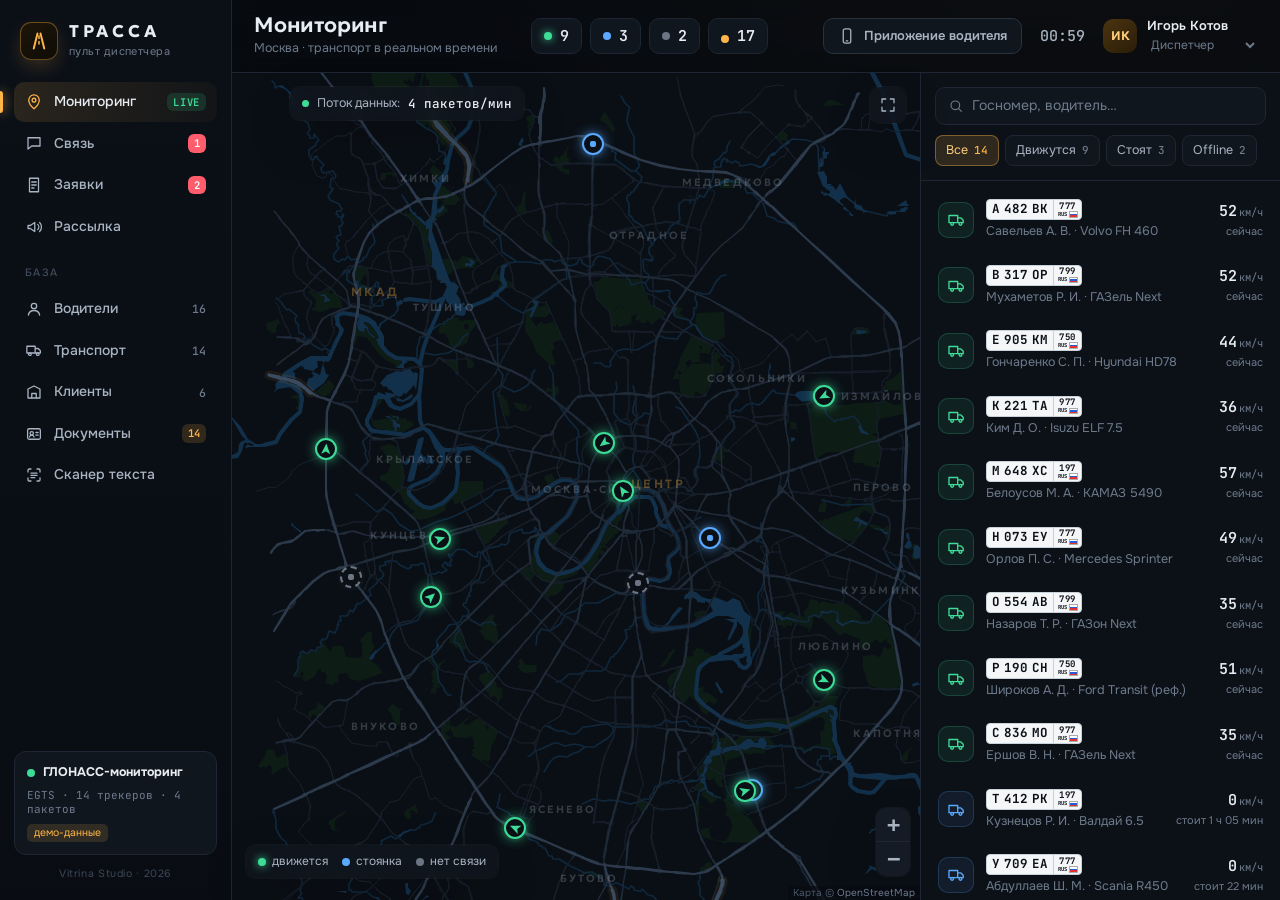
==== app/index.html @ e3d90845 "Add browser version of the test app Co-Authored-By: Claude Opus 5.5 <noreply@anthropic.com>" ====
<!DOCTYPE html>
<html lang="ru">
<head>
<meta charset="utf-8">
<meta name="viewport" content="width=device-width, initial-scale=1, viewport-fit=cover">
<meta name="theme-color" content="#080B10">
<meta name="robots" content="noindex">
<title>Трасса — рабочее место диспетчера</title>
<link rel="preconnect" href="https://fonts.googleapis.com">
<link rel="preconnect" href="https://fonts.gstatic.com" crossorigin>
<link href="https://fonts.googleapis.com/css2?family=Geologica:wght@400;500;600;700&family=Onest:wght@400;500;600;700&family=JetBrains+Mono:wght@400;500;600&display=swap" rel="stylesheet">
<link rel="stylesheet" href="leaflet.css">
<link rel="stylesheet" href="app.css">
<link rel="icon" href="data:image/svg+xml,%3Csvg xmlns='http://www.w3.org/2000/svg' viewBox='0 0 32 32'%3E%3Crect width='32' height='32' rx='8' fill='%230B0F14'/%3E%3Cpath d='M9 25 L14 7 M23 25 L18 7' stroke='%23FFB547' stroke-width='2.6' stroke-linecap='round'/%3E%3Cpath d='M16 10v3M16 17v3' stroke='%23FFB547' stroke-width='2' stroke-linecap='round'/%3E%3C/svg%3E">
</head>
<body>
<div class="app" id="app">

  <!-- ============ NAV ============ -->
  <aside class="nav">
    <div class="brand">
      <div class="brand-mark">
        <svg viewBox="0 0 32 32"><path d="M9 26 L14 6 M23 26 L18 6" stroke="currentColor" stroke-width="2.6" stroke-linecap="round" fill="none"/><path d="M16 9v3.5M16 16.5V20" stroke="currentColor" stroke-width="2" stroke-linecap="round"/></svg>
      </div>
      <div class="brand-text">
        <div class="brand-name">ТРАССА</div>
        <div class="brand-sub">пульт диспетчера</div>
      </div>
    </div>

    <nav class="nav-list" id="navList">
      <a href="#monitoring" data-view="monitoring" class="nav-item">
        <svg viewBox="0 0 24 24"><path d="M12 21s-7-6.2-7-11.5A7 7 0 0 1 19 9.5C19 14.8 12 21 12 21z"/><circle cx="12" cy="9.5" r="2.5"/></svg>
        <span>Мониторинг</span><b class="nav-badge live" id="navLive">LIVE</b>
      </a>
      <a href="#chat" data-view="chat" class="nav-item">
        <svg viewBox="0 0 24 24"><path d="M4 5h16v11H9l-5 4z"/></svg>
        <span>Связь</span><b class="nav-badge" id="navUnread" hidden>0</b>
      </a>
      <a href="#orders" data-view="orders" class="nav-item">
        <svg viewBox="0 0 24 24"><path d="M6 3h12v18H6z"/><path d="M9 8h6M9 12h6M9 16h3"/></svg>
        <span>Заявки</span><b class="nav-badge" id="navOrders" hidden>0</b>
      </a>
      <a href="#broadcast" data-view="broadcast" class="nav-item m-hide">
        <svg viewBox="0 0 24 24"><path d="M4 10v4h3l6 4V6L7 10z"/><path d="M17 8.5a5 5 0 0 1 0 7M19.5 6a8.5 8.5 0 0 1 0 12"/></svg>
        <span>Рассылка</span>
      </a>
      <div class="nav-sep">База</div>
      <a href="#drivers" data-view="drivers" class="nav-item">
        <svg viewBox="0 0 24 24"><circle cx="12" cy="8" r="3.6"/><path d="M4.5 20c.8-4 3.8-6 7.5-6s6.7 2 7.5 6"/></svg>
        <span>Водители</span><i class="nav-count" id="navDrivers"></i>
      </a>
      <a href="#vehicles" data-view="vehicles" class="nav-item m-hide">
        <svg viewBox="0 0 24 24"><path d="M2.5 7h11v9h-11zM13.5 10h4l3 3v3h-7z"/><circle cx="6.5" cy="17.5" r="1.8"/><circle cx="17" cy="17.5" r="1.8"/></svg>
        <span>Транспорт</span><i class="nav-count" id="navVehicles"></i>
      </a>
      <a href="#clients" data-view="clients" class="nav-item m-hide">
        <svg viewBox="0 0 24 24"><path d="M4 20V8l8-4 8 4v12z"/><path d="M9 20v-6h6v6"/></svg>
        <span>Клиенты</span><i class="nav-count" id="navClients"></i>
      </a>
      <a href="#docs" data-view="docs" class="nav-item m-hide">
        <svg viewBox="0 0 24 24"><rect x="3.5" y="5" width="17" height="14" rx="2"/><circle cx="9" cy="11" r="2.2"/><path d="M6 16c.6-1.6 1.7-2.4 3-2.4s2.4.8 3 2.4M14.5 10h3M14.5 13.5h3"/></svg>
        <span>Документы</span><b class="nav-badge warn" id="navDocs" hidden>0</b>
      </a>
      <a class="nav-item m-hide" id="navScan" href="#scan">
        <svg viewBox="0 0 24 24"><path d="M4 8V5.5A1.5 1.5 0 0 1 5.5 4H8M16 4h2.5A1.5 1.5 0 0 1 20 5.5V8M20 16v2.5a1.5 1.5 0 0 1-1.5 1.5H16M8 20H5.5A1.5 1.5 0 0 1 4 18.5V16"/><path d="M8 9.5h8M8 12.5h8M8 15.5h5"/></svg>
        <span>Сканер текста</span>
      </a>
      <a class="nav-item m-only-flex" id="navMore" href="#more">
        <svg viewBox="0 0 24 24"><circle cx="5.5" cy="12" r="1.6"/><circle cx="12" cy="12" r="1.6"/><circle cx="18.5" cy="12" r="1.6"/></svg>
        <span>Ещё</span>
      </a>
      <a href="#log" data-view="log" class="nav-item admin-only m-hide">
        <svg viewBox="0 0 24 24"><path d="M6 3h9l4 4v14H6z"/><path d="M9 11h7M9 15h7M9 7h4"/></svg>
        <span>Журнал действий</span>
      </a>
    </nav>

    <div class="nav-foot">
      <div class="integration" id="integration">
        <div class="int-row"><span class="pulse"></span><b>ГЛОНАСС-мониторинг</b></div>
        <div class="int-meta">EGTS · <span id="intCount">14</span> трекеров · <span id="intPackets">0</span> пакетов</div>
        <div class="int-demo">демо-данные</div>
      </div>
      <div class="made">Vitrina Studio · 2026</div>
    </div>
  </aside>

  <!-- ============ MAIN ============ -->
  <main class="main">
    <header class="top">
      <div class="top-title">
        <h1 id="viewTitle">Мониторинг</h1>
        <div class="top-sub" id="viewSub">Москва · транспорт в реальном времени</div>
      </div>
      <div class="kpis" id="kpis">
        <div class="kpi"><i class="dot move"></i><b id="kMove">0</b><span>в движении</span></div>
        <div class="kpi"><i class="dot park"></i><b id="kPark">0</b><span>стоянка</span></div>
        <div class="kpi"><i class="dot off"></i><b id="kOff">0</b><span>offline</span></div>
        <div class="kpi"><i class="dot msg"></i><b id="kMsg">0</b><span>сообщений сегодня</span></div>
      </div>
      <div class="top-right">
        <button class="btn ghost phone-toggle" id="phoneToggle" title="Открыть приложение водителя">
          <svg viewBox="0 0 24 24"><rect x="7" y="2.5" width="10" height="19" rx="2.5"/><path d="M11 18.5h2"/></svg>
          Приложение водителя
        </button>
        <div class="clock" id="clock">--:--</div>
        <button class="btn ghost sq m-only" id="roleBtn" title="Сменить режим"><svg viewBox="0 0 24 24"><path d="M7 7h11l-3-3M17 17H6l3 3"/></svg></button>
        <div class="user">
          <div class="avatar a-amber">ИК</div>
          <div class="user-meta">
            <b>Игорь Котов</b>
            <select id="roleSelect" title="Роль">
              <option value="dispatcher">Диспетчер</option>
              <option value="admin">Администратор</option>
            </select>
          </div>
        </div>
      </div>
    </header>
    <div class="sos-bar" id="sosBar" hidden></div>

    <!-- ---------- MONITORING ---------- -->
    <section class="view" id="v-monitoring">
      <div class="mon">
        <div class="map-wrap">
          <div id="map"></div>
          <div class="map-hud">
            <div class="hud-chip"><span class="pulse sm"></span>Поток данных: <b id="hudRate">—</b></div>
          </div>
          <div class="map-legend">
            <span><i class="dot move"></i>движется</span>
            <span><i class="dot park"></i>стоянка</span>
            <span><i class="dot off"></i>нет связи</span>
          </div>
          <div class="map-tools">
            <button class="maptool" id="fitAll" title="Показать все ТС"><svg viewBox="0 0 24 24"><path d="M4 9V4h5M20 9V4h-5M4 15v5h5M20 15v5h-5"/></svg></button>
          </div>

          <!-- vehicle detail card -->
          <div class="vcard" id="vcard" hidden></div>

          <!-- track history bar -->
          <div class="trackbar" id="trackbar" hidden>
            <div class="tb-head">
              <b>История трека</b><span id="tbPlate"></span>
              <div class="seg" id="tbPeriod">
                <button data-p="1" class="on">1 час</button>
                <button data-p="3">3 часа</button>
                <button data-p="8">Смена</button>
              </div>
              <button class="x" id="tbClose">×</button>
            </div>
            <div class="tb-body">
              <button class="play" id="tbPlay"><svg viewBox="0 0 24 24"><path d="M8 5l11 7-11 7z"/></svg></button>
              <input type="range" id="tbRange" min="0" max="1000" value="1000">
              <div class="tb-stats" id="tbStats"></div>
            </div>
          </div>
        </div>

        <div class="vlist">
          <div class="vlist-head">
            <div class="search"><svg viewBox="0 0 24 24"><circle cx="11" cy="11" r="6.5"/><path d="M16 16l4 4"/></svg><input id="vSearch" placeholder="Госномер, водитель…"></div>
            <div class="chips" id="vFilter">
              <button data-f="all" class="on">Все <i id="fAll"></i></button>
              <button data-f="move">Движутся <i id="fMove"></i></button>
              <button data-f="park">Стоят <i id="fPark"></i></button>
              <button data-f="off">Offline <i id="fOff"></i></button>
            </div>
          </div>
          <div class="vlist-body" id="vList"></div>
        </div>
      </div>
    </section>

    <!-- ---------- CHAT ---------- -->
    <section class="view" id="v-chat">
      <div class="chat">
        <div class="convs">
          <div class="convs-head">
            <div class="search"><svg viewBox="0 0 24 24"><circle cx="11" cy="11" r="6.5"/><path d="M16 16l4 4"/></svg><input id="cSearch" placeholder="Поиск водителя"></div>
          </div>
          <div class="convs-body" id="convList"></div>
        </div>
        <div class="thread">
          <div class="thread-head" id="threadHead"></div>
          <div class="thread-body" id="threadBody"></div>
          <div class="composer">
            <div class="tpl-pop" id="tplPop" hidden></div>
            <div class="comp-row">
              <button class="btn ghost sq" id="scanBtn" title="Распознать текст с фото"><svg viewBox="0 0 24 24"><path d="M4 8V5.5A1.5 1.5 0 0 1 5.5 4H8M16 4h2.5A1.5 1.5 0 0 1 20 5.5V8M20 16v2.5a1.5 1.5 0 0 1-1.5 1.5H16M8 20H5.5A1.5 1.5 0 0 1 4 18.5V16"/><path d="M8 9.5h8M8 12.5h8M8 15.5h5"/></svg></button>
              <button class="btn ghost sq" id="tplBtn" title="Шаблоны"><svg viewBox="0 0 24 24"><path d="M5 4h14v16H5z"/><path d="M8.5 8.5h7M8.5 12h7M8.5 15.5h4"/></svg></button>
              <textarea id="msgInput" rows="1" placeholder="Сообщение водителю…  (Enter — отправить)"></textarea>
              <div class="chan" title="Канал отправки">
                <select id="chanSelect">
                  <option value="auto">Приложение → SMS</option>
                  <option value="sms">Только SMS</option>
                </select>
              </div>
              <button class="btn primary" id="sendBtn">Отправить<svg viewBox="0 0 24 24"><path d="M4 12l16-8-6 16-2.5-6.5z"/></svg></button>
            </div>
            <div class="comp-hint">Если приложение водителя не подтвердит доставку за <b>6 с</b> (демо), сообщение уйдёт по SMS через шлюз SMS Aero.</div>
          </div>
        </div>
        <div class="cinfo" id="chatInfo"></div>
      </div>
    </section>

    <!-- ---------- BROADCAST ---------- -->
    <section class="view" id="v-broadcast">
      <div class="bc">
        <div class="bc-col">
          <div class="card">
            <div class="card-h"><b>1. Кому</b><span id="bcCount">0 выбрано</span></div>
            <div class="chips wrap" id="bcGroups"></div>
            <div class="bc-list" id="bcList"></div>
          </div>
        </div>
        <div class="bc-col">
          <div class="card">
            <div class="card-h"><b>2. Сообщение</b></div>
            <div class="tpl-grid" id="bcTpls"></div>
            <textarea id="bcText" rows="5" placeholder="Текст рассылки…"></textarea>
            <div class="bc-opts">
              <label class="radio"><input type="radio" name="bcChan" value="auto" checked><span>Приложение, при недоставке — SMS</span></label>
              <label class="radio"><input type="radio" name="bcChan" value="sms"><span>Только SMS</span></label>
            </div>
            <div class="bc-cost" id="bcCost"></div>
            <button class="btn primary wide" id="bcSend">Отправить рассылку</button>
          </div>
        </div>
        <div class="bc-col">
          <div class="card grow">
            <div class="card-h"><b>3. Доставка</b><span id="bcSummary"></span></div>
            <div class="bc-res" id="bcRes"><div class="empty">Здесь появится статус по каждому водителю: доставлено в приложение, прочитано или ушло по SMS.</div></div>
          </div>
        </div>
      </div>
    </section>

    <!-- ---------- DRIVERS ---------- -->
    <section class="view" id="v-drivers">
      <div class="tbl-wrap">
        <div class="toolbar">
          <div class="search"><svg viewBox="0 0 24 24"><circle cx="11" cy="11" r="6.5"/><path d="M16 16l4 4"/></svg><input id="dSearch" placeholder="ФИО, телефон, госномер…"></div>
          <select id="dStatus" class="sel">
            <option value="">Все статусы</option>
            <option>На рейсе</option><option>Свободен</option><option>Выходной</option><option>Больничный</option>
          </select>
          <div class="grow"></div>
          <label class="btn ghost">Импорт CSV<input type="file" id="dImport" accept=".csv,text/csv" hidden></label>
          <button class="btn ghost" id="dExport">Экспорт в Excel</button>
          <button class="btn primary" id="dAdd">+ Водитель</button>
        </div>
        <div class="tbl-scroll"><table class="tbl" id="dTable"></table></div>
      </div>
    </section>

    <!-- ---------- VEHICLES ---------- -->
    <section class="view" id="v-vehicles">
      <div class="tbl-wrap">
        <div class="toolbar">
          <div class="search"><svg viewBox="0 0 24 24"><circle cx="11" cy="11" r="6.5"/><path d="M16 16l4 4"/></svg><input id="tSearch" placeholder="Госномер, модель, IMEI…"></div>
          <select id="tType" class="sel">
            <option value="">Все типы</option>
            <option>Фургон</option><option>Среднетоннажный</option><option>Фура</option>
          </select>
          <div class="grow"></div>
          <label class="btn ghost">Импорт CSV<input type="file" id="tImport" accept=".csv,text/csv" hidden></label>
          <button class="btn ghost" id="tExport">Экспорт в Excel</button>
          <button class="btn primary" id="tAdd">+ Транспорт</button>
        </div>
        <div class="tbl-scroll"><table class="tbl" id="tTable"></table></div>
      </div>
    </section>

    <!-- ---------- ORDERS ---------- -->
    <section class="view" id="v-orders">
      <div class="tbl-wrap">
        <div class="toolbar">
          <div class="search"><svg viewBox="0 0 24 24"><circle cx="11" cy="11" r="6.5"/><path d="M16 16l4 4"/></svg><input id="oSearch" placeholder="№, клиент, адрес, груз…"></div>
          <div class="seg" id="oRange">
            <button data-r="today" class="on">Сегодня</button><button data-r="tomorrow">Завтра</button><button data-r="week">7 дней</button><button data-r="all">Все</button>
          </div>
          <select id="oStatus" class="sel"><option value="">Все статусы</option><option>Новая</option><option>Назначена</option><option>В пути</option><option>Выполнена</option><option>Отменена</option></select>
          <div class="grow"></div>
          <button class="btn ghost" id="oTpl">Повторяющиеся <i class="cnt" id="oTplCount"></i></button>
          <button class="btn primary" id="oAdd">+ Заявка</button>
        </div>
        <div class="tbl-scroll"><table class="tbl" id="oTable"></table></div>
      </div>
    </section>

    <!-- ---------- CLIENTS ---------- -->
    <section class="view" id="v-clients">
      <div class="tbl-wrap">
        <div class="toolbar">
          <div class="search"><svg viewBox="0 0 24 24"><circle cx="11" cy="11" r="6.5"/><path d="M16 16l4 4"/></svg><input id="kSearch" placeholder="Название, ИНН, телефон…"></div>
          <div class="grow"></div>
          <button class="btn primary" id="kAdd">+ Клиент</button>
        </div>
        <div class="tbl-scroll"><table class="tbl" id="kTable"></table></div>
      </div>
    </section>

    <!-- ---------- DOCUMENTS ---------- -->
    <section class="view" id="v-docs">
      <div class="tbl-wrap">
        <div class="toolbar">
          <div class="search"><svg viewBox="0 0 24 24"><circle cx="11" cy="11" r="6.5"/><path d="M16 16l4 4"/></svg><input id="xSearch" placeholder="Документ, водитель, госномер…"></div>
          <div class="seg" id="xFilter">
            <button data-f="all" class="on">Все</button><button data-f="soon">Истекают</button><button data-f="bad">Просрочены</button><button data-f="nofile">Без скана</button>
          </div>
          <select id="xOwner" class="sel"><option value="">Водители и ТС</option><option value="d">Водители</option><option value="v">Транспорт</option></select>
          <div class="grow"></div>
          <button class="btn primary" id="xAdd">+ Документ</button>
        </div>
        <div class="tbl-scroll"><table class="tbl" id="xTable"></table></div>
      </div>
    </section>

    <!-- ---------- LOG ---------- -->
    <section class="view" id="v-log">
      <div class="tbl-wrap">
        <div class="toolbar">
          <div class="search"><svg viewBox="0 0 24 24"><circle cx="11" cy="11" r="6.5"/><path d="M16 16l4 4"/></svg><input id="lSearch" placeholder="Поиск по журналу"></div>
          <div class="grow"></div>
          <span class="muted">Все действия пользователей записываются. Доступно только администратору.</span>
        </div>
        <div class="tbl-scroll"><table class="tbl" id="lTable"></table></div>
      </div>
    </section>
  </main>

  <!-- ============ DRIVER PHONE ============ -->
  <div class="phone-dock" id="phoneDock" hidden>
    <div class="phone-ctrl">
      <span>Вы — водитель:</span>
      <select id="phoneDriver"></select>
      <label class="tog" title="Выключите, чтобы проверить отправку по SMS"><input type="checkbox" id="phoneNet" checked><i></i><span>Интернет</span></label>
      <button class="btn ghost" id="phTestSos" title="Соседний водитель подаёт SOS">Тест: SOS рядом</button>
      <button class="x" id="phoneClose">×</button>
    </div>
    <div class="phone">
      <div class="ph-notch"></div>
      <div class="ph-status"><span id="phTime">12:00</span><span class="ph-icons"><i id="phNetIcon">LTE</i> ▮▮▮ 82%</span></div>
      <div class="ph-sms" id="phSms" hidden></div>
      <div class="ph-app">
        <div class="ph-head">
          <div class="ph-brand">ТРАССА <span>водитель</span></div>
          <div class="ph-who" id="phWho"></div>
          <button class="ph-sos" id="phSosBtn" title="Сигнал SOS">SOS</button>
          <button class="ph-role" id="phRole" title="Сменить режим"><svg viewBox="0 0 24 24"><path d="M7 7h11l-3-3M17 17H6l3 3"/></svg></button>
        </div>
        <div class="ph-trip" id="phTrip"></div>
        <div class="ph-map" id="phMap"></div>
        <div class="ph-quick" id="phQuick"></div>
        <div class="ph-tabs" id="phTabs">
          <button data-tab="disp" class="on">Диспетчер<i></i></button>
          <button data-tab="drivers">Водители<i></i></button>
          <button data-tab="general">Общий чат<i></i></button>
          <button data-tab="docs">Документы</button>
        </div>
        <div class="ph-sos-status" id="phSos" hidden></div>
        <div class="ph-sos-in" id="phSosIn" hidden></div>
        <div class="ph-chat" id="phChat"></div>
        <div class="ph-offline" id="phOffline" hidden>Нет интернета. Сообщения диспетчера придут по SMS.</div>
        <div class="ph-comp">
          <button class="ph-scan" id="phScan" title="Текст с фото"><svg viewBox="0 0 24 24"><path d="M4 8V5.5A1.5 1.5 0 0 1 5.5 4H8M16 4h2.5A1.5 1.5 0 0 1 20 5.5V8M20 16v2.5a1.5 1.5 0 0 1-1.5 1.5H16M8 20H5.5A1.5 1.5 0 0 1 4 18.5V16"/><path d="M8 9.5h8M8 12.5h8M8 15.5h5"/></svg></button>
          <input id="phInput" placeholder="Сообщение диспетчеру">
          <button id="phSend"><svg viewBox="0 0 24 24"><path d="M4 12l16-8-6 16-2.5-6.5z"/></svg></button>
        </div>
      </div>
    </div>
  </div>

  <!-- ============ START (role choice) ============ -->
  <div class="start" id="start" hidden>
    <div class="start-in">
      <div class="start-brand">
        <div class="brand-mark big"><svg viewBox="0 0 32 32"><path d="M9 26 L14 6 M23 26 L18 6" stroke="currentColor" stroke-width="2.6" stroke-linecap="round" fill="none"/><path d="M16 9v3.5M16 16.5V20" stroke="currentColor" stroke-width="2" stroke-linecap="round"/></svg></div>
        <div class="start-name">ТРАССА</div>
        <div class="start-sub">Связь диспетчера и водителей</div>
      </div>
      <div class="start-h">Выберите режим</div>
      <button class="role-card" data-role="dispatcher">
        <div class="rc-ic"><svg viewBox="0 0 24 24"><path d="M12 21s-7-6.2-7-11.5A7 7 0 0 1 19 9.5C19 14.8 12 21 12 21z"/><circle cx="12" cy="9.5" r="2.5"/></svg></div>
        <div class="rc-t"><b>Диспетчер</b><span>Карта машин, чат с водителями, рассылки и база</span></div>
        <i class="rc-go">›</i>
      </button>
      <div class="role-card drv">
        <div class="rc-ic"><svg viewBox="0 0 24 24"><path d="M2.5 7h11v9h-11zM13.5 10h4l3 3v3h-7z"/><circle cx="6.5" cy="17.5" r="1.8"/><circle cx="17" cy="17.5" r="1.8"/></svg></div>
        <div class="rc-t"><b>Водитель</b><span>Текущий рейс, статусы и чат с диспетчером</span>
          <div class="rc-row"><select id="startDriver"></select><button class="btn primary" data-role="driver">Войти</button></div>
        </div>
      </div>
      <div class="start-foot">Демо-версия · тестовые данные · Vitrina Studio<br><button class="linkbtn" id="resetDemo">Сбросить демо-данные</button></div>
    </div>
  </div>

  <!-- ============ MODAL / TOASTS ============ -->
  <div class="modal" id="modal" hidden>
    <div class="modal-box" id="modalBox"></div>
  </div>
  <div class="toasts" id="toasts"></div>
  <div class="viewer" id="viewer" hidden></div>
  <div class="scanner" id="scanner" hidden></div>
  <div class="more-sheet" id="moreSheet" hidden>
    <div class="ms-box">
      <a href="#broadcast" data-view="broadcast">Рассылка</a>
      <a href="#vehicles" data-view="vehicles">Транспорт</a>
      <a href="#clients" data-view="clients">Клиенты</a>
      <a href="#docs" data-view="docs">Документы</a>
      <button id="msScan" class="ms-scan">📷 Сканер: текст с фото</button>
      <a href="#log" data-view="log" class="admin-only">Журнал действий</a>
      <button id="msRole">Администратор / диспетчер</button>
    </div>
  </div>
</div>

<script src="leaflet.js"></script>
<script src="mapdata.js"></script>
<script src="routes.js"></script>
<script src="app.js"></script>
</body>
</html>
---- app/leaflet.css ----
.leaflet-image-layer,.leaflet-layer,.leaflet-marker-icon,.leaflet-marker-shadow,.leaflet-pane,.leaflet-pane>canvas,.leaflet-pane>svg,.leaflet-tile,.leaflet-tile-container,.leaflet-zoom-box{position:absolute;left:0;top:0}.leaflet-container{overflow:hidden}.leaflet-marker-icon,.leaflet-marker-shadow,.leaflet-tile{-webkit-user-select:none;-moz-user-select:none;user-select:none;-webkit-user-drag:none}.leaflet-tile::selection{background:0 0}.leaflet-safari .leaflet-tile{image-rendering:-webkit-optimize-contrast}.leaflet-safari .leaflet-tile-container{width:1600px;height:1600px;-webkit-transform-origin:0 0}.leaflet-marker-icon,.leaflet-marker-shadow{display:block}.leaflet-container .leaflet-overlay-pane svg{max-width:none!important;max-height:none!important}.leaflet-container .leaflet-marker-pane img,.leaflet-container .leaflet-shadow-pane img,.leaflet-container .leaflet-tile,.leaflet-container .leaflet-tile-pane img,.leaflet-container img.leaflet-image-layer{max-width:none!important;max-height:none!important;width:auto;padding:0}.leaflet-container img.leaflet-tile{mix-blend-mode:plus-lighter}.leaflet-container.leaflet-touch-zoom{-ms-touch-action:pan-x pan-y;touch-action:pan-x pan-y}.leaflet-container.leaflet-touch-drag{-ms-touch-action:pinch-zoom;touch-action:none;touch-action:pinch-zoom}.leaflet-container.leaflet-touch-drag.leaflet-touch-zoom{-ms-touch-action:none;touch-action:none}.leaflet-container{-webkit-tap-highlight-color:transparent}.leaflet-container a{-webkit-tap-highlight-color:rgba(51,181,229,.4)}.leaflet-tile{filter:inherit;visibility:hidden}.leaflet-tile-loaded{visibility:inherit}.leaflet-zoom-box{width:0;height:0;-moz-box-sizing:border-box;box-sizing:border-box;z-index:800}.leaflet-overlay-pane svg{-moz-user-select:none}.leaflet-pane{z-index:400}.leaflet-tile-pane{z-index:200}.leaflet-overlay-pane{z-index:400}.leaflet-shadow-pane{z-index:500}.leaflet-marker-pane{z-index:600}.leaflet-tooltip-pane{z-index:650}.leaflet-popup-pane{z-index:700}.leaflet-map-pane canvas{z-index:100}.leaflet-map-pane svg{z-index:200}.leaflet-vml-shape{width:1px;height:1px}.lvml{behavior:url(#default#VML);display:inline-block;position:absolute}.leaflet-control{position:relative;z-index:800;pointer-events:visiblePainted;pointer-events:auto}.leaflet-bottom,.leaflet-top{position:absolute;z-index:1000;pointer-events:none}.leaflet-top{top:0}.leaflet-right{right:0}.leaflet-bottom{bottom:0}.leaflet-left{left:0}.leaflet-control{float:left;clear:both}.leaflet-right .leaflet-control{float:right}.leaflet-top .leaflet-control{margin-top:10px}.leaflet-bottom .leaflet-control{margin-bottom:10px}.leaflet-left .leaflet-control{margin-left:10px}.leaflet-right .leaflet-control{margin-right:10px}.leaflet-fade-anim .leaflet-popup{opacity:0;-webkit-transition:opacity .2s linear;-moz-transition:opacity .2s linear;transition:opacity .2s linear}.leaflet-fade-anim .leaflet-map-pane .leaflet-popup{opacity:1}.leaflet-zoom-animated{-webkit-transform-origin:0 0;-ms-transform-origin:0 0;transform-origin:0 0}svg.leaflet-zoom-animated{will-change:transform}.leaflet-zoom-anim .leaflet-zoom-animated{-webkit-transition:-webkit-transform .25s cubic-bezier(0,0,.25,1);-moz-transition:-moz-transform .25s cubic-bezier(0,0,.25,1);transition:transform .25s cubic-bezier(0,0,.25,1)}.leaflet-pan-anim .leaflet-tile,.leaflet-zoom-anim .leaflet-tile{-webkit-transition:none;-moz-transition:none;transition:none}.leaflet-zoom-anim .leaflet-zoom-hide{visibility:hidden}.leaflet-interactive{cursor:pointer}.leaflet-grab{cursor:-webkit-grab;cursor:-moz-grab;cursor:grab}.leaflet-crosshair,.leaflet-crosshair .leaflet-interactive{cursor:crosshair}.leaflet-control,.leaflet-popup-pane{cursor:auto}.leaflet-dragging .leaflet-grab,.leaflet-dragging .leaflet-grab .leaflet-interactive,.leaflet-dragging .leaflet-marker-draggable{cursor:move;cursor:-webkit-grabbing;cursor:-moz-grabbing;cursor:grabbing}.leaflet-image-layer,.leaflet-marker-icon,.leaflet-marker-shadow,.leaflet-pane>svg path,.leaflet-tile-container{pointer-events:none}.leaflet-image-layer.leaflet-interactive,.leaflet-marker-icon.leaflet-interactive,.leaflet-pane>svg path.leaflet-interactive,svg.leaflet-image-layer.leaflet-interactive path{pointer-events:visiblePainted;pointer-events:auto}.leaflet-container{background:#ddd;outline-offset:1px}.leaflet-container a{color:#0078a8}.leaflet-zoom-box{border:2px dotted #38f;background:rgba(255,255,255,.5)}.leaflet-container{font-family:"Helvetica Neue",Arial,Helvetica,sans-serif;font-size:12px;font-size:.75rem;line-height:1.5}.leaflet-bar{box-shadow:0 1px 5px rgba(0,0,0,.65);border-radius:4px}.leaflet-bar a{background-color:#fff;border-bottom:1px solid #ccc;width:26px;height:26px;line-height:26px;display:block;text-align:center;text-decoration:none;color:#000}.leaflet-bar a,.leaflet-control-layers-toggle{background-position:50% 50%;background-repeat:no-repeat;display:block}.leaflet-bar a:focus,.leaflet-bar a:hover{background-color:#f4f4f4}.leaflet-bar a:first-child{border-top-left-radius:4px;border-top-right-radius:4px}.leaflet-bar a:last-child{border-bottom-left-radius:4px;border-bottom-right-radius:4px;border-bottom:none}.leaflet-bar a.leaflet-disabled{cursor:default;background-color:#f4f4f4;color:#bbb}.leaflet-touch .leaflet-bar a{width:30px;height:30px;line-height:30px}.leaflet-touch .leaflet-bar a:first-child{border-top-left-radius:2px;border-top-right-radius:2px}.leaflet-touch .leaflet-bar a:last-child{border-bottom-left-radius:2px;border-bottom-right-radius:2px}.leaflet-control-zoom-in,.leaflet-control-zoom-out{font:bold 18px 'Lucida Console',Monaco,monospace;text-indent:1px}.leaflet-touch .leaflet-control-zoom-in,.leaflet-touch .leaflet-control-zoom-out{font-size:22px}.leaflet-control-layers{box-shadow:0 1px 5px rgba(0,0,0,.4);background:#fff;border-radius:5px}.leaflet-control-layers-toggle{background-image:url(images/layers.png);width:36px;height:36px}.leaflet-retina .leaflet-control-layers-toggle{background-image:url(images/layers-2x.png);background-size:26px 26px}.leaflet-touch .leaflet-control-layers-toggle{width:44px;height:44px}.leaflet-control-layers .leaflet-control-layers-list,.leaflet-control-layers-expanded .leaflet-control-layers-toggle{display:none}.leaflet-control-layers-expanded .leaflet-control-layers-list{display:block;position:relative}.leaflet-control-layers-expanded{padding:6px 10px 6px 6px;color:#333;background:#fff}.leaflet-control-layers-scrollbar{overflow-y:scroll;overflow-x:hidden;padding-right:5px}.leaflet-control-layers-selector{margin-top:2px;position:relative;top:1px}.leaflet-control-layers label{display:block;font-size:13px;font-size:1.08333em}.leaflet-control-layers-separator{height:0;border-top:1px solid #ddd;margin:5px -10px 5px -6px}.leaflet-default-icon-path{background-image:url(images/marker-icon.png)}.leaflet-container .leaflet-control-attribution{background:#fff;background:rgba(255,255,255,.8);margin:0}.leaflet-control-attribution,.leaflet-control-scale-line{padding:0 5px;color:#333;line-height:1.4}.leaflet-control-attribution a{text-decoration:none}.leaflet-control-attribution a:focus,.leaflet-control-attribution a:hover{text-decoration:underline}.leaflet-attribution-flag{display:inline!important;vertical-align:baseline!important;width:1em;height:.6669em}.leaflet-left .leaflet-control-scale{margin-left:5px}.leaflet-bottom .leaflet-control-scale{margin-bottom:5px}.leaflet-control-scale-line{border:2px solid #777;border-top:none;line-height:1.1;padding:2px 5px 1px;white-space:nowrap;-moz-box-sizing:border-box;box-sizing:border-box;background:rgba(255,255,255,.8);text-shadow:1px 1px #fff}.leaflet-control-scale-line:not(:first-child){border-top:2px solid #777;border-bottom:none;margin-top:-2px}.leaflet-control-scale-line:not(:first-child):not(:last-child){border-bottom:2px solid #777}.leaflet-touch .leaflet-bar,.leaflet-touch .leaflet-control-attribution,.leaflet-touch .leaflet-control-layers{box-shadow:none}.leaflet-touch .leaflet-bar,.leaflet-touch .leaflet-control-layers{border:2px solid rgba(0,0,0,.2);background-clip:padding-box}.leaflet-popup{position:absolute;text-align:center;margin-bottom:20px}.leaflet-popup-content-wrapper{padding:1px;text-align:left;border-radius:12px}.leaflet-popup-content{margin:13px 24px 13px 20px;line-height:1.3;font-size:13px;font-size:1.08333em;min-height:1px}.leaflet-popup-content p{margin:17px 0;margin:1.3em 0}.leaflet-popup-tip-container{width:40px;height:20px;position:absolute;left:50%;margin-top:-1px;margin-left:-20px;overflow:hidden;pointer-events:none}.leaflet-popup-tip{width:17px;height:17px;padding:1px;margin:-10px auto 0;pointer-events:auto;-webkit-transform:rotate(45deg);-moz-transform:rotate(45deg);-ms-transform:rotate(45deg);transform:rotate(45deg)}.leaflet-popup-content-wrapper,.leaflet-popup-tip{background:#fff;color:#333;box-shadow:0 3px 14px rgba(0,0,0,.4)}.leaflet-container a.leaflet-popup-close-button{position:absolute;top:0;right:0;border:none;text-align:center;width:24px;height:24px;font:16px/24px Tahoma,Verdana,sans-serif;color:#757575;text-decoration:none;background:0 0}.leaflet-container a.leaflet-popup-close-button:focus,.leaflet-container a.leaflet-popup-close-button:hover{color:#585858}.leaflet-popup-scrolled{overflow:auto}.leaflet-oldie .leaflet-popup-content-wrapper{-ms-zoom:1}.leaflet-oldie .leaflet-popup-tip{width:24px;margin:0 auto}.leaflet-oldie .leaflet-control-layers,.leaflet-oldie .leaflet-control-zoom,.leaflet-oldie .leaflet-popup-content-wrapper,.leaflet-oldie .leaflet-popup-tip{border:1px solid #999}.leaflet-div-icon{background:#fff;border:1px solid #666}.leaflet-tooltip{position:absolute;padding:6px;background-color:#fff;border:1px solid #fff;border-radius:3px;color:#222;white-space:nowrap;-webkit-user-select:none;-moz-user-select:none;-ms-user-select:none;user-select:none;pointer-events:none;box-shadow:0 1px 3px rgba(0,0,0,.4)}.leaflet-tooltip.leaflet-interactive{cursor:pointer;pointer-events:auto}.leaflet-tooltip-bottom:before,.leaflet-tooltip-left:before,.leaflet-tooltip-right:before,.leaflet-tooltip-top:before{position:absolute;pointer-events:none;border:6px solid transparent;background:0 0;content:""}.leaflet-tooltip-bottom{margin-top:6px}.leaflet-tooltip-top{margin-top:-6px}.leaflet-tooltip-bottom:before,.leaflet-tooltip-top:before{left:50%;margin-left:-6px}.leaflet-tooltip-top:before{bottom:0;margin-bottom:-12px;border-top-color:#fff}.leaflet-tooltip-bottom:before{top:0;margin-top:-12px;margin-left:-6px;border-bottom-color:#fff}.leaflet-tooltip-left{margin-left:-6px}.leaflet-tooltip-right{margin-left:6px}.leaflet-tooltip-left:before,.leaflet-tooltip-right:before{top:50%;margin-top:-6px}.leaflet-tooltip-left:before{right:0;margin-right:-12px;border-left-color:#fff}.leaflet-tooltip-right:before{left:0;margin-left:-12px;border-right-color:#fff}@media print{.leaflet-control{-webkit-print-color-adjust:exact;print-color-adjust:exact}}
---- app/app.css ----
:root{
  --bg:#080B10; --bg2:#0C1118; --panel:#10161E; --panel2:#141B25; --raise:#18212D;
  --line:#1D2632; --line2:#273241;
  --tx:#E8EDF3; --tx2:#A9B4C2; --mut:#6E7B8C;
  --amber:#FFB547; --amber2:#FFCD7A; --amberA:rgba(255,181,71,.14);
  --move:#3DDC97; --park:#5AA9FF; --off:#6B7584; --red:#FF5C6C; --violet:#A68BFF;
  --r:14px; --r2:10px;
  --f-d:'Geologica',system-ui,sans-serif; --f:'Onest',system-ui,sans-serif; --f-m:'JetBrains Mono',ui-monospace,monospace;
  --sh:0 18px 50px -12px rgba(0,0,0,.65), 0 0 0 1px rgba(255,255,255,.04);
}
*{box-sizing:border-box;margin:0;padding:0}
html,body{height:100%;background:var(--bg);color:var(--tx);font:14px/1.4 var(--f);-webkit-font-smoothing:antialiased;overflow:hidden}
button,input,select,textarea{font:inherit;color:inherit}
button{cursor:pointer;background:none;border:0}
svg{width:18px;height:18px;fill:none;stroke:currentColor;stroke-width:1.7;stroke-linecap:round;stroke-linejoin:round;flex:none}
[hidden]{display:none!important}
::-webkit-scrollbar{width:8px;height:8px}::-webkit-scrollbar-thumb{background:#222c39;border-radius:8px}::-webkit-scrollbar-track{background:transparent}
.muted{color:var(--mut);font-size:12.5px}
.mono{font-family:var(--f-m)}

.app{display:grid;grid-template-columns:232px 1fr;height:100vh;
  background:radial-gradient(1200px 600px at 85% -10%,rgba(255,181,71,.06),transparent 60%),radial-gradient(900px 600px at -10% 110%,rgba(90,169,255,.05),transparent 60%),var(--bg)}

/* ---------- nav ---------- */
.nav{display:flex;flex-direction:column;border-right:1px solid var(--line);background:linear-gradient(180deg,#0B1017,#090D13);padding:18px 14px}
.brand{display:flex;align-items:center;gap:11px;padding:4px 6px 22px}
.brand-mark{width:38px;height:38px;border-radius:11px;display:grid;place-items:center;color:var(--amber);
  background:linear-gradient(145deg,#1d1608,#0e0c08);box-shadow:inset 0 0 0 1px rgba(255,181,71,.35),0 8px 24px -8px rgba(255,181,71,.45)}
.brand-mark svg{width:24px;height:24px}
.brand-name{font:700 17px/1 var(--f-d);letter-spacing:.22em}
.brand-sub{font-size:11px;color:var(--mut);margin-top:4px;letter-spacing:.04em}
.nav-list{display:flex;flex-direction:column;gap:2px}
.nav-item{display:flex;align-items:center;gap:11px;padding:10px 11px;border-radius:10px;color:var(--tx2);text-decoration:none;font-weight:500;position:relative;transition:.15s}
.nav-item:hover{background:#121922;color:var(--tx)}
.nav-item.on{background:linear-gradient(90deg,rgba(255,181,71,.13),rgba(255,181,71,.03));color:var(--tx)}
.nav-item.on::before{content:"";position:absolute;left:-14px;top:9px;bottom:9px;width:3px;border-radius:0 3px 3px 0;background:var(--amber);box-shadow:0 0 12px var(--amber)}
.nav-item.on svg{color:var(--amber)}
.nav-item span{flex:1}
.nav-badge{font:600 10.5px/1 var(--f-m);padding:4px 6px;border-radius:6px;background:var(--red);color:#fff}
.nav-badge.live{background:rgba(61,220,151,.14);color:var(--move);letter-spacing:.06em}
.nav-count{font:500 11.5px var(--f-m);color:var(--mut);font-style:normal}
.nav-sep{font-size:10.5px;letter-spacing:.14em;text-transform:uppercase;color:#4a5566;padding:18px 11px 6px}
body:not(.admin) .admin-only{display:none}
.nav-foot{margin-top:auto}
.integration{border:1px solid var(--line);border-radius:12px;padding:12px;background:var(--panel)}
.int-row{display:flex;align-items:center;gap:8px;font-size:12.5px}
.int-meta{font:11px var(--f-m);color:var(--mut);margin-top:6px}
.int-demo{display:inline-block;margin-top:8px;font-size:10.5px;color:var(--amber);background:var(--amberA);padding:2px 7px;border-radius:5px}
.made{font-size:10.5px;color:#3d4757;text-align:center;margin-top:12px;letter-spacing:.06em}
.pulse{width:8px;height:8px;border-radius:50%;background:var(--move);box-shadow:0 0 0 0 rgba(61,220,151,.6);animation:pulse 1.8s infinite;flex:none}
.pulse.sm{width:7px;height:7px}
@keyframes pulse{70%{box-shadow:0 0 0 8px rgba(61,220,151,0)}100%{box-shadow:0 0 0 0 rgba(61,220,151,0)}}

/* ---------- top ---------- */
.main{display:flex;flex-direction:column;min-width:0;min-height:0}
.top{display:flex;align-items:center;gap:22px;padding:14px 22px;border-bottom:1px solid var(--line);background:rgba(8,11,16,.6);backdrop-filter:blur(10px)}
.top-title h1{font:600 21px/1.1 var(--f-d);letter-spacing:-.01em}
.top-sub{font-size:12.5px;color:var(--mut);margin-top:3px;white-space:nowrap}
.top-title{flex:none}
.kpis{display:flex;gap:8px;margin-left:12px}
.kpi{display:flex;align-items:center;gap:8px;padding:7px 12px;border:1px solid var(--line);border-radius:10px;background:var(--panel)}
.kpi b{font:600 15px var(--f-m)}
.kpi span{font-size:12px;color:var(--mut);white-space:nowrap}
.dot{width:8px;height:8px;border-radius:50%;display:inline-block;flex:none}
.dot.move{background:var(--move);box-shadow:0 0 8px var(--move)}
.dot.park{background:var(--park)}
.dot.off{background:var(--off)}
.dot.msg{background:var(--amber)}
.top-right{margin-left:auto;display:flex;align-items:center;gap:14px}
.clock{font:500 15px var(--f-m);color:var(--tx2);padding:0 4px}
.user{display:flex;align-items:center;gap:10px}
.avatar{width:34px;height:34px;border-radius:10px;display:grid;place-items:center;font:600 12.5px var(--f-d);flex:none}
.a-amber{background:linear-gradient(140deg,#4b3410,#2a1d08);color:var(--amber2)}
.a0{background:#16302a;color:#7fe8bf}.a1{background:#172a45;color:#8fc4ff}.a2{background:#2f2148;color:#c2adff}.a3{background:#3e2219;color:#ffb39a}.a4{background:#33300f;color:#ecdc7a}.a5{background:#183338;color:#87dfe9}
.user-meta b{display:block;font-size:13px;font-weight:600}
.user-meta select{background:none;border:0;color:var(--mut);font-size:12px;padding:0;cursor:pointer;outline:0}
.user-meta select option{background:var(--panel)}

.btn{display:inline-flex;align-items:center;justify-content:center;gap:8px;height:36px;padding:0 14px;border-radius:10px;font-weight:600;font-size:13px;transition:.15s;white-space:nowrap;cursor:pointer}
.btn.primary{background:linear-gradient(180deg,#FFC160,#F5A531);color:#1c1204;box-shadow:0 6px 18px -6px rgba(255,181,71,.6),inset 0 1px 0 rgba(255,255,255,.35)}
.btn.primary:hover{filter:brightness(1.07)}
.btn.primary svg{width:16px;height:16px}
.btn.ghost{border:1px solid var(--line2);background:var(--panel);color:var(--tx2)}
.btn.ghost:hover{color:var(--tx);border-color:#34404f}
.btn.sq{width:38px;padding:0}
.btn.wide{width:100%;height:44px;font-size:14px;margin-top:6px}
.btn.danger{background:rgba(255,92,108,.12);color:var(--red);border:1px solid rgba(255,92,108,.3)}
.phone-toggle.on{border-color:rgba(255,181,71,.5);color:var(--amber);background:var(--amberA)}

/* ---------- views ---------- */
.view{flex:1;min-height:0;display:none;animation:fade .25s ease}
.view.on{display:flex}
.view>*{flex:1;min-width:0}
@keyframes fade{from{opacity:0;transform:translateY(4px)}to{opacity:1;transform:none}}

/* ---------- monitoring ---------- */
.mon{display:grid;grid-template-columns:1fr 360px;min-height:0}
.map-wrap{position:relative;min-height:0}
#map{position:absolute;inset:0;background:#0A0F15}
.leaflet-container{background:#0A0F15;font-family:var(--f)}
.leaflet-control-zoom{border:0!important;box-shadow:var(--sh)!important;border-radius:10px!important;overflow:hidden}
.leaflet-control-zoom a{background:var(--panel2)!important;color:var(--tx2)!important;border-color:var(--line)!important;width:34px!important;height:34px!important;line-height:34px!important}
.leaflet-control-attribution{background:rgba(8,11,16,.7)!important;color:#4c5869!important;font-size:10px!important}
.leaflet-control-attribution a{color:#6c7a8d!important}
.map-hud{position:absolute;top:14px;left:58px;z-index:500;display:flex;gap:8px}
.hud-chip{display:flex;align-items:center;gap:8px;padding:8px 12px;border-radius:10px;background:rgba(16,22,30,.88);backdrop-filter:blur(8px);font-size:12.5px;color:var(--tx2);box-shadow:var(--sh)}
.hud-chip b{font-family:var(--f-m);color:var(--tx);font-weight:500}
.map-legend{position:absolute;left:14px;bottom:22px;z-index:500;display:flex;gap:14px;padding:8px 12px;border-radius:10px;background:rgba(16,22,30,.88);backdrop-filter:blur(8px);font-size:12px;color:var(--tx2);box-shadow:var(--sh)}
.map-legend span{display:flex;align-items:center;gap:6px}
.map-tools{position:absolute;right:14px;top:14px;z-index:500}
.maptool{width:36px;height:36px;border-radius:10px;background:rgba(16,22,30,.9);display:grid;place-items:center;color:var(--tx2);box-shadow:var(--sh)}
.maptool:hover{color:var(--amber)}
.district{font:600 10.5px var(--f-d);letter-spacing:.2em;text-transform:uppercase;color:rgba(160,175,195,.28);white-space:nowrap;pointer-events:none;transform:translate(-50%,-50%)}
.district.big{font-size:12px;color:rgba(255,181,71,.32)}

/* vehicle markers */
.veh{position:relative;width:0;height:0}
.veh .ring{position:absolute;left:-15px;top:-15px;width:30px;height:30px;border-radius:50%;background:radial-gradient(circle,var(--c) 0,transparent 70%);opacity:.28}
.veh .body{position:absolute;left:-11px;top:-11px;width:22px;height:22px;border-radius:50%;background:#0b1016;border:2px solid var(--c);display:grid;place-items:center;box-shadow:0 0 14px -2px var(--c)}
.veh .arrow{width:12px;height:12px;transition:transform .4s linear}
.veh .arrow path{fill:var(--c);stroke:none}
.veh .pin{width:6px;height:6px;border-radius:2px;background:var(--c)}
.veh .lab{position:absolute;left:16px;top:-11px;white-space:nowrap;font:600 11px var(--f-m);background:rgba(11,16,22,.92);border:1px solid var(--line2);color:var(--tx);padding:3px 6px;border-radius:6px;opacity:0;transform:translateX(-4px);transition:.18s;pointer-events:none}
.veh.hi .lab,.veh.sel .lab,.show-labels .veh .lab{opacity:1;transform:none}
.veh.sel .body{transform:scale(1.25);box-shadow:0 0 0 4px rgba(255,181,71,.25),0 0 22px var(--c)}
.veh.sel .lab{border-color:var(--amber);color:var(--amber2)}
.veh.s-move{--c:var(--move)}.veh.s-move .ring{animation:ring 2s infinite}
.veh.s-park{--c:var(--park)}.veh.s-off{--c:var(--off)}
.veh.s-off .body{border-style:dashed;box-shadow:none}
@keyframes ring{0%{transform:scale(.6);opacity:.5}100%{transform:scale(1.7);opacity:0}}
.ghost-veh{width:14px;height:14px;border-radius:50%;background:var(--amber);border:3px solid #1b1206;box-shadow:0 0 0 2px var(--amber),0 0 18px var(--amber);margin:-7px 0 0 -7px}
.stop-pin{width:18px;height:18px;margin:-9px 0 0 -9px;border-radius:5px;background:#1b2a40;border:1.5px solid var(--park);color:var(--park);font:700 10px/15px var(--f-m);text-align:center}
.leaflet-tooltip.tt{background:var(--panel2);border:1px solid var(--line2);color:var(--tx);border-radius:8px;box-shadow:var(--sh);font:12px var(--f);padding:6px 9px}
.leaflet-tooltip.tt::before{display:none}

/* vehicle list */
.vlist{border-left:1px solid var(--line);display:flex;flex-direction:column;min-height:0;background:var(--bg2)}
.vlist-head{padding:14px;border-bottom:1px solid var(--line);display:flex;flex-direction:column;gap:10px}
.search{display:flex;align-items:center;gap:8px;height:38px;padding:0 12px;border-radius:10px;background:var(--panel);border:1px solid var(--line);color:var(--mut);transition:.15s}
.search:focus-within{border-color:rgba(255,181,71,.45);box-shadow:0 0 0 3px rgba(255,181,71,.08)}
.search svg{width:16px;height:16px}
.search input{flex:1;min-width:0;background:none;border:0;outline:0;color:var(--tx)}
.search input::placeholder{color:var(--mut)}
.chips{display:flex;gap:6px}
.chips.wrap{flex-wrap:wrap;margin-bottom:12px}
.chips button{padding:6px 10px;border-radius:8px;font-size:12.5px;color:var(--tx2);background:var(--panel);border:1px solid var(--line);display:flex;gap:6px;align-items:center}
.chips button i{font:500 11px var(--f-m);font-style:normal;color:var(--mut)}
.chips button.on{background:var(--amberA);border-color:rgba(255,181,71,.4);color:var(--amber2)}
.chips button.on i{color:var(--amber)}
.vlist-body{overflow:auto;flex:1;padding:6px}
.vrow{display:grid;grid-template-columns:auto 1fr auto;gap:12px;align-items:center;padding:11px 10px;border-radius:12px;cursor:pointer;transition:.12s;border:1px solid transparent}
.vrow:hover{background:var(--panel)}
.vrow.sel{background:var(--panel2);border-color:rgba(255,181,71,.3)}
.vrow .vic{width:36px;height:36px;border-radius:10px;display:grid;place-items:center;background:var(--panel2);border:1px solid var(--line)}
.vrow .vic svg{width:19px;height:19px}
.vrow.s-move .vic{color:var(--move);background:rgba(61,220,151,.08);border-color:rgba(61,220,151,.2)}
.vrow.s-park .vic{color:var(--park);background:rgba(90,169,255,.08);border-color:rgba(90,169,255,.2)}
.vrow.s-off .vic{color:var(--off)}
.vrow .vm{min-width:0}
.vrow .vt{display:flex;align-items:center;gap:8px}
.vrow .vd{font-size:12.5px;color:var(--mut);white-space:nowrap;overflow:hidden;text-overflow:ellipsis;margin-top:3px}
.vrow .vs{text-align:right}
.vrow .spd{font:600 15px var(--f-m)}
.vrow .spd small{font-size:10.5px;color:var(--mut);font-weight:400;margin-left:2px}
.vrow .sig{font-size:11px;color:var(--mut);margin-top:3px;white-space:nowrap}
.vrow.s-off .sig{color:var(--red)}

/* RU plate */
.plate{display:inline-flex;align-items:stretch;height:21px;border:1.5px solid #c9d1db;border-radius:4px;background:#f4f6f8;color:#0d1117;font:700 12.5px/1 var(--f-m);overflow:hidden;letter-spacing:.02em;flex:none}
.plate .pn{padding:0 5px;display:flex;align-items:center}
.plate .pr{border-left:1.5px solid #c9d1db;padding:0 4px;display:flex;flex-direction:column;align-items:center;justify-content:center;font-size:9px;line-height:1}
.plate .pr i{font-style:normal;font-size:5.5px;letter-spacing:.04em;margin-top:1px;display:flex;align-items:center;gap:2px}
.plate .pr i::after{content:"";width:7px;height:4.5px;background:linear-gradient(#fff 33%,#2a5bd7 33% 66%,#e2332f 66%);outline:.5px solid #aaa}
.plate.lg{height:30px;font-size:17px}
.plate.lg .pr{font-size:12px;padding:0 6px}.plate.lg .pr i{font-size:7px}

/* vehicle card */
.vcard{position:absolute;right:14px;top:62px;width:350px;z-index:600;background:rgba(16,22,30,.96);backdrop-filter:blur(14px);border:1px solid var(--line2);border-radius:16px;box-shadow:var(--sh);overflow:hidden;animation:pop .2s ease}
@keyframes pop{from{opacity:0;transform:translateY(-6px) scale(.98)}}
.vc-top{padding:16px 16px 12px;display:flex;align-items:flex-start;gap:10px;border-bottom:1px solid var(--line)}
.vc-top .grow{flex:1}
.vc-model{font-size:12.5px;color:var(--mut);margin-top:7px;white-space:nowrap}
.x{width:28px;height:28px;border-radius:8px;color:var(--mut);font-size:20px;line-height:1;display:grid;place-items:center}
.x:hover{background:var(--raise);color:var(--tx)}
.pill{display:inline-flex;align-items:center;gap:6px;font-size:11.5px;font-weight:600;padding:4px 9px;border-radius:7px;white-space:nowrap}
.pill.move{background:rgba(61,220,151,.12);color:var(--move)}
.pill.park{background:rgba(90,169,255,.12);color:var(--park)}
.pill.off{background:rgba(107,117,132,.18);color:#9aa5b4}
.pill.amber{background:var(--amberA);color:var(--amber2)}
.pill.red{background:rgba(255,92,108,.12);color:var(--red)}
.pill.violet{background:rgba(166,139,255,.13);color:var(--violet)}
.vc-speed{display:grid;grid-template-columns:1.1fr 1fr 1fr;border-bottom:1px solid var(--line)}
.vc-speed>div{padding:12px 16px;border-right:1px solid var(--line)}
.vc-speed>div:last-child{border:0}
.vc-speed b{display:block;font:600 22px var(--f-m)}
.vc-speed b small{font-size:11px;color:var(--mut);font-weight:400}
.vc-speed span{font-size:11px;color:var(--mut)}
.vc-sec{padding:12px 16px;border-bottom:1px solid var(--line)}
.vc-sec:last-child{border:0}
.kv{display:flex;justify-content:space-between;gap:10px;font-size:12.5px;padding:3px 0}
.kv span{color:var(--mut)}
.kv b{font-weight:500;text-align:right}
.drv{display:flex;align-items:center;gap:10px}
.drv b{display:block;font-size:13.5px}
.drv span{font-size:12px;color:var(--mut)}
.trip{display:grid;grid-template-columns:14px 1fr;gap:4px 10px;font-size:12.5px;margin-top:4px}
.trip .tl{display:flex;flex-direction:column;align-items:center;padding-top:4px}
.trip .tl i{width:8px;height:8px;border-radius:50%;border:2px solid var(--amber)}
.trip .tl i.e{background:var(--amber)}
.trip .tl u{flex:1;width:2px;background:repeating-linear-gradient(var(--line2) 0 3px,transparent 3px 6px);min-height:16px;margin:2px 0}
.trip small{display:block;color:var(--mut);font-size:11.5px}
.bar{height:5px;border-radius:5px;background:var(--line);overflow:hidden;margin-top:8px}
.bar i{display:block;height:100%;background:linear-gradient(90deg,var(--amber),#ffd58f);border-radius:5px}
.sensors{display:grid;grid-template-columns:repeat(3,1fr);gap:6px;margin-top:2px}
.sensors div{background:var(--panel2);border:1px solid var(--line);border-radius:9px;padding:7px 8px}
.sensors span{display:block;font-size:10.5px;color:var(--mut)}
.sensors b{font:500 12.5px var(--f-m)}
.vc-act{display:grid;grid-template-columns:1fr 1fr;gap:8px;padding:12px 16px 16px}
.vc-act .btn{height:38px}

/* trackbar */
.trackbar{position:absolute;left:14px;right:14px;bottom:62px;z-index:600;max-width:720px;margin:0 auto;background:rgba(16,22,30,.96);backdrop-filter:blur(14px);border:1px solid var(--line2);border-radius:14px;box-shadow:var(--sh);padding:12px 14px;animation:pop .2s}
.tb-head{display:flex;align-items:center;gap:10px}
.tb-head .seg{margin-left:auto}
.seg{display:flex;background:var(--panel);border:1px solid var(--line);border-radius:9px;padding:2px}
.seg button{padding:5px 10px;border-radius:7px;font-size:12px;color:var(--tx2)}
.seg button.on{background:var(--raise);color:var(--amber2);box-shadow:0 1px 0 rgba(255,255,255,.05)}
.tb-body{display:flex;align-items:center;gap:12px;margin-top:10px}
.play{width:34px;height:34px;border-radius:50%;background:var(--amber);color:#1b1205;display:grid;place-items:center;flex:none}
.play svg{fill:currentColor;stroke:none;width:15px;height:15px}
.tb-stats{font:12px var(--f-m);color:var(--tx2);white-space:nowrap;min-width:230px;text-align:right}
input[type=range]{flex:1;accent-color:var(--amber);height:4px}

/* ---------- chat ---------- */
.chat{display:grid;grid-template-columns:300px 1fr 300px;min-height:0}
.convs{border-right:1px solid var(--line);display:flex;flex-direction:column;min-height:0;background:var(--bg2)}
.convs-head{padding:14px;border-bottom:1px solid var(--line)}
.convs-body{overflow:auto;flex:1;padding:6px}
.conv{display:grid;grid-template-columns:auto 1fr auto;gap:10px;padding:10px;border-radius:12px;cursor:pointer;align-items:center}
.conv:hover{background:var(--panel)}
.conv.sel{background:var(--panel2);box-shadow:inset 0 0 0 1px rgba(255,181,71,.25)}
.conv .av{position:relative}
.conv .av .st{position:absolute;right:-2px;bottom:-2px;width:11px;height:11px;border-radius:50%;border:2.5px solid var(--bg2);background:var(--off)}
.conv .av .st.on{background:var(--move)}
.conv b{font-size:13.5px;font-weight:600;display:block;white-space:nowrap;overflow:hidden;text-overflow:ellipsis}
.conv .last{font-size:12.5px;color:var(--mut);white-space:nowrap;overflow:hidden;text-overflow:ellipsis;margin-top:2px}
.conv .meta{text-align:right;font-size:11px;color:var(--mut);display:flex;flex-direction:column;align-items:flex-end;gap:5px}
.unread{min-width:19px;height:19px;padding:0 5px;border-radius:10px;background:var(--amber);color:#1b1205;font:700 11px/19px var(--f-m);text-align:center}
.thread{display:flex;flex-direction:column;min-height:0;min-width:0}
.thread-head{display:flex;align-items:center;gap:12px;padding:12px 20px;border-bottom:1px solid var(--line);min-height:65px}
.thread-head .grow{flex:1;min-width:0}
.thread-head b{font-size:15px}
.thread-head .sub{font-size:12.5px;color:var(--mut);margin-top:2px;display:flex;gap:8px;align-items:center}
.thread-body{flex:1;overflow:auto;padding:22px 26px;display:flex;flex-direction:column;gap:4px;
  background:radial-gradient(600px 300px at 50% 0,rgba(255,181,71,.035),transparent 70%)}
.daysep{align-self:center;font-size:11.5px;color:var(--mut);background:var(--panel);border:1px solid var(--line);padding:3px 10px;border-radius:20px;margin:10px 0}
.msg{max-width:min(560px,72%);display:flex;flex-direction:column;margin-top:6px;animation:fade .2s}
.msg .bub{padding:10px 13px;border-radius:14px;font-size:14px;line-height:1.45;white-space:pre-wrap;word-wrap:break-word}
.msg.in{align-self:flex-start}
.msg.in .bub{background:var(--panel2);border:1px solid var(--line);border-bottom-left-radius:5px}
.msg.out{align-self:flex-end;align-items:flex-end}
.msg.out .bub{background:linear-gradient(160deg,#2a2111,#1f190f);border:1px solid rgba(255,181,71,.25);border-bottom-right-radius:5px}
.msg.out.sms .bub{background:linear-gradient(160deg,#211a33,#191527);border-color:rgba(166,139,255,.3)}
.msg .mt{display:flex;align-items:center;gap:6px;font-size:11px;color:var(--mut);margin-top:4px;padding:0 4px}
.msg .trip-tag{font:500 10.5px var(--f-m);color:var(--amber);background:var(--amberA);padding:1px 6px;border-radius:5px}
.ticks{font:600 11.5px var(--f-m);letter-spacing:-.15em;color:var(--mut)}
.ticks.read{color:var(--amber)}
.chanbadge{font:600 10px var(--f-m);padding:1px 5px;border-radius:4px;background:rgba(166,139,255,.15);color:var(--violet);letter-spacing:.04em}
.chanbadge.app{background:rgba(61,220,151,.1);color:var(--move)}
.fallback{font-size:11px;color:var(--violet);margin-top:3px;padding:0 4px;display:flex;gap:6px;align-items:center}
.fallback.wait{color:var(--amber)}
.spin{width:10px;height:10px;border:1.5px solid currentColor;border-right-color:transparent;border-radius:50%;animation:sp 1s linear infinite;display:inline-block}
@keyframes sp{to{transform:rotate(360deg)}}
.msg.sys{align-self:center;max-width:none}
.msg.sys .bub{background:none;padding:4px 12px;font-size:12.5px;color:var(--tx2);display:flex;gap:8px;align-items:center;border:1px dashed var(--line2);border-radius:20px}
.typing{align-self:flex-start;background:var(--panel2);border:1px solid var(--line);border-radius:14px;padding:12px 14px;display:flex;gap:4px;margin-top:6px}
.typing i{width:6px;height:6px;border-radius:50%;background:var(--mut);animation:ty 1.2s infinite}
.typing i:nth-child(2){animation-delay:.15s}.typing i:nth-child(3){animation-delay:.3s}
@keyframes ty{30%{transform:translateY(-4px);background:var(--tx2)}}
.composer{border-top:1px solid var(--line);padding:12px 20px 12px;position:relative;background:var(--bg2)}
.comp-row{display:flex;gap:8px;align-items:flex-end}
.comp-row textarea{flex:1;resize:none;min-height:38px;max-height:140px;background:var(--panel);border:1px solid var(--line);border-radius:10px;padding:9px 12px;outline:0;line-height:1.4}
.comp-row textarea:focus{border-color:rgba(255,181,71,.45)}
.chan select,.sel{height:38px;background:var(--panel);border:1px solid var(--line);border-radius:10px;padding:0 10px;color:var(--tx2);outline:0;cursor:pointer}
.sel{height:38px}
.comp-hint{font-size:11.5px;color:var(--mut);margin-top:8px}
.comp-hint b{color:var(--tx2);font-weight:500}
.tpl-pop{position:absolute;left:20px;bottom:calc(100% - 4px);width:420px;background:var(--panel2);border:1px solid var(--line2);border-radius:14px;box-shadow:var(--sh);padding:8px;z-index:20;animation:pop .15s}
.tpl-pop h4{font-size:11px;letter-spacing:.12em;text-transform:uppercase;color:var(--mut);padding:6px 8px;font-weight:600}
.tpl{display:block;width:100%;text-align:left;padding:8px 10px;border-radius:9px}
.tpl:hover{background:var(--raise)}
.tpl b{display:block;font-size:13px;font-weight:600}
.tpl span{font-size:12px;color:var(--mut);display:block;white-space:nowrap;overflow:hidden;text-overflow:ellipsis}
.cinfo{border-left:1px solid var(--line);overflow:auto;background:var(--bg2);padding:20px 18px}
.ci-head{text-align:center;padding-bottom:16px;border-bottom:1px solid var(--line)}
.ci-head .avatar{width:64px;height:64px;border-radius:18px;font-size:20px;margin:0 auto 10px}
.ci-head b{font:600 16px var(--f-d);display:block}
.ci-head span{font-size:12.5px;color:var(--mut)}
.ci-sec{padding:14px 0;border-bottom:1px solid var(--line)}
.ci-sec:last-child{border:0}
.ci-sec h4{font-size:10.5px;letter-spacing:.14em;text-transform:uppercase;color:var(--mut);font-weight:600;margin-bottom:8px}
.legend-row{display:flex;align-items:center;gap:8px;font-size:12px;color:var(--tx2);padding:3px 0}
.legend-row .ticks,.legend-row .chanbadge{min-width:28px;text-align:center}
.phone-reveal{cursor:pointer;border-bottom:1px dashed var(--mut)}

/* ---------- broadcast ---------- */
.bc{display:grid;grid-template-columns:1fr 1fr 1fr;gap:16px;padding:18px 22px;min-height:0;overflow:hidden}
.bc-col{display:flex;flex-direction:column;min-height:0}
.card{background:var(--panel);border:1px solid var(--line);border-radius:16px;padding:16px;display:flex;flex-direction:column;min-height:0}
.card.grow,.bc-col .card{flex:1}
.card-h{display:flex;align-items:center;justify-content:space-between;margin-bottom:12px}
.card-h b{font:600 15px var(--f-d)}
.card-h span{font-size:12px;color:var(--mut)}
.bc-list{overflow:auto;flex:1;margin:0 -6px}
.chk{display:flex;align-items:center;gap:10px;padding:8px 6px;border-radius:9px;cursor:pointer}
.chk:hover{background:var(--panel2)}
.chk input{accent-color:var(--amber);width:16px;height:16px}
.chk .avatar{width:28px;height:28px;border-radius:8px;font-size:10.5px}
.chk b{font-size:13px;font-weight:500;flex:1}
.chk small{font-size:11.5px;color:var(--mut)}
.tpl-grid{display:grid;grid-template-columns:1fr 1fr;gap:6px;margin-bottom:10px}
.tpl-grid button{text-align:left;padding:8px 10px;border-radius:9px;background:var(--panel2);border:1px solid var(--line);font-size:12.5px;color:var(--tx2)}
.tpl-grid button:hover{border-color:rgba(255,181,71,.4);color:var(--tx)}
.card textarea{background:var(--bg2);border:1px solid var(--line);border-radius:10px;padding:10px 12px;resize:vertical;outline:0;min-height:110px}
.card textarea:focus{border-color:rgba(255,181,71,.45)}
.bc-opts{display:flex;flex-direction:column;gap:6px;margin:12px 0}
.radio{display:flex;gap:9px;align-items:center;font-size:13px;color:var(--tx2);cursor:pointer}
.radio input{accent-color:var(--amber)}
.bc-cost{font-size:12px;color:var(--mut);background:var(--bg2);border:1px dashed var(--line2);border-radius:10px;padding:10px 12px;line-height:1.5}
.bc-cost b{color:var(--tx)}
.bc-res{overflow:auto;flex:1}
.bc-res .empty{color:var(--mut);font-size:13px;line-height:1.5;padding:30px 10px;text-align:center}
.rres{display:flex;align-items:center;gap:10px;padding:8px 4px;border-bottom:1px solid var(--line);font-size:13px}
.rres b{flex:1;font-weight:500}
.bc-stats{display:grid;grid-template-columns:repeat(3,1fr);gap:8px;margin-bottom:12px}
.bc-stats div{background:var(--bg2);border:1px solid var(--line);border-radius:10px;padding:10px}
.bc-stats b{font:600 20px var(--f-m);display:block}
.bc-stats span{font-size:11.5px;color:var(--mut)}

/* ---------- tables ---------- */
.tbl-wrap{display:flex;flex-direction:column;min-height:0;padding:16px 22px 18px}
.toolbar{display:flex;gap:10px;align-items:center;margin-bottom:14px}
.toolbar .search{width:340px}
.toolbar .grow{flex:1}
.tbl-scroll{flex:1;overflow:auto;border:1px solid var(--line);border-radius:14px;background:var(--panel)}
.tbl{width:100%;border-collapse:separate;border-spacing:0;font-size:13px}
.tbl th{position:sticky;top:0;z-index:2;background:#121922;text-align:left;font-size:11px;letter-spacing:.08em;text-transform:uppercase;color:var(--mut);font-weight:600;padding:11px 14px;border-bottom:1px solid var(--line);white-space:nowrap;cursor:pointer;user-select:none}
.tbl th:hover{color:var(--tx2)}
.tbl th.sorted{color:var(--amber)}
.tbl th .ar{margin-left:4px;font-size:10px}
.tbl td{padding:11px 14px;border-bottom:1px solid var(--line);white-space:nowrap;vertical-align:middle}
.tbl tr:last-child td{border-bottom:0}
.tbl tbody tr{cursor:pointer;transition:background .1s}
.tbl tbody tr:hover td{background:#131a23}
.tbl tbody tr.flash td{animation:flash 1.4s}
@keyframes flash{0%{background:rgba(255,181,71,.18)}}
.cell-name{display:flex;align-items:center;gap:10px}
.cell-name .avatar{width:30px;height:30px;border-radius:9px;font-size:11px}
.cell-name b{font-weight:600}
.cell-name small{display:block;color:var(--mut);font-size:11.5px}
.doc{display:inline-flex;align-items:center;gap:5px;font-size:12px;color:var(--tx2)}
.doc.warn{color:var(--amber)}
.doc.bad{color:var(--red)}
.tbl .act{opacity:0;color:var(--mut);transition:.15s}
.tbl tr:hover .act{opacity:1}
.tbl .act:hover{color:var(--amber)}
.net{display:inline-flex;align-items:center;gap:6px;font-size:12px}

/* ---------- modal ---------- */
.modal{position:fixed;inset:0;z-index:2000;background:rgba(3,5,8,.66);backdrop-filter:blur(6px);display:grid;place-items:center;animation:fade .15s}
.modal-box{width:min(560px,92vw);max-height:88vh;overflow:auto;background:var(--panel);border:1px solid var(--line2);border-radius:18px;box-shadow:var(--sh);animation:pop .2s}
.mb-h{display:flex;align-items:center;justify-content:space-between;padding:18px 20px;border-bottom:1px solid var(--line)}
.mb-h b{font:600 17px var(--f-d)}
.mb-b{padding:18px 20px;display:grid;grid-template-columns:1fr 1fr;gap:12px}
.mb-b .full{grid-column:1/-1}
.fld label{display:block;font-size:11.5px;color:var(--mut);margin-bottom:5px}
.fld input,.fld select,.fld textarea{width:100%;height:38px;background:var(--bg2);border:1px solid var(--line);border-radius:10px;padding:0 11px;outline:0}
.fld textarea{height:auto;padding:10px 11px;font:12px/1.5 var(--f-m);resize:vertical}
.fld input:focus,.fld select:focus{border-color:rgba(255,181,71,.45)}
.mb-f{display:flex;gap:8px;justify-content:flex-end;padding:14px 20px;border-top:1px solid var(--line)}
.mb-f .left{margin-right:auto}
.mb-note{grid-column:1/-1;font-size:12px;color:var(--mut);background:var(--bg2);border-radius:10px;padding:10px 12px;line-height:1.5}

/* ---------- toasts ---------- */
.toasts{position:fixed;right:20px;bottom:20px;z-index:3000;display:flex;flex-direction:column;gap:8px;align-items:flex-end}
.toast{display:flex;gap:10px;align-items:flex-start;width:340px;padding:12px 14px;border-radius:14px;background:rgba(20,27,37,.97);border:1px solid var(--line2);box-shadow:var(--sh);animation:tin .25s ease;cursor:pointer}
.toast.out{animation:tout .25s ease forwards}
.toast .avatar{width:32px;height:32px;font-size:11px}
.toast b{font-size:13px;display:block}
.toast span{font-size:12.5px;color:var(--tx2);display:block;margin-top:2px}
.toast .ic{width:32px;height:32px;border-radius:10px;display:grid;place-items:center;background:var(--amberA);color:var(--amber);flex:none}
@keyframes tin{from{opacity:0;transform:translateY(10px)}}
@keyframes tout{to{opacity:0;transform:translateX(20px)}}

/* ---------- phone ---------- */
.phone-dock{position:fixed;right:24px;bottom:20px;z-index:1500;display:flex;flex-direction:column;align-items:flex-end;gap:10px;animation:pop .25s}
.phone-ctrl{display:flex;align-items:center;gap:8px;background:rgba(16,22,30,.97);border:1px solid var(--line2);border-radius:12px;padding:6px 6px 6px 12px;box-shadow:var(--sh);font-size:12.5px;color:var(--tx2)}
.phone-ctrl select{background:var(--panel2);border:1px solid var(--line);border-radius:8px;height:30px;padding:0 6px;outline:0;max-width:150px}
.tog{display:flex;align-items:center;gap:6px;cursor:pointer}
.tog input{display:none}
.tog i{width:30px;height:18px;border-radius:10px;background:var(--line2);position:relative;transition:.2s}
.tog i::after{content:"";position:absolute;left:2px;top:2px;width:14px;height:14px;border-radius:50%;background:#fff;transition:.2s}
.tog input:checked+i{background:var(--move)}
.tog input:checked+i::after{left:14px}
.phone{width:312px;height:620px;border-radius:44px;padding:11px;background:linear-gradient(145deg,#2a2f37,#111418);box-shadow:0 30px 80px -20px rgba(0,0,0,.85),inset 0 0 0 1.5px #3a404a,0 0 0 1px #000;position:relative}
.ph-notch{position:absolute;top:20px;left:50%;transform:translateX(-50%);width:92px;height:26px;border-radius:14px;background:#000;z-index:5}
.ph-status{position:absolute;top:22px;left:34px;right:30px;display:flex;justify-content:space-between;font:600 12px var(--f);color:#fff;z-index:4}
.ph-icons{font-size:10px;letter-spacing:.02em;display:flex;gap:6px;align-items:center}
.ph-icons i{font-style:normal}
.ph-icons i.no{color:var(--red);text-decoration:line-through}
.ph-app{height:100%;border-radius:34px;overflow:hidden;background:#0D1117;display:flex;flex-direction:column;padding-top:50px}
.ph-sms{position:absolute;left:18px;right:18px;top:54px;z-index:6;background:rgba(40,44,52,.96);backdrop-filter:blur(10px);border-radius:16px;padding:10px 12px;box-shadow:0 10px 30px rgba(0,0,0,.5);animation:tin .3s}
.ph-sms .h{display:flex;justify-content:space-between;font-size:11px;color:#aab;margin-bottom:3px}
.ph-sms .h b{color:#fff;display:flex;gap:6px;align-items:center}
.ph-sms .h b::before{content:"";width:16px;height:16px;border-radius:4px;background:#34c759}
.ph-sms p{font-size:12.5px;color:#eee;line-height:1.35}
.ph-head{display:flex;justify-content:space-between;align-items:center;padding:6px 16px 10px}
.ph-brand{font:700 13px var(--f-d);letter-spacing:.18em;color:var(--amber)}
.ph-brand span{font:500 10px var(--f);letter-spacing:.04em;color:var(--mut);margin-left:4px}
.ph-who{font-size:11.5px;color:var(--tx2);text-align:right}
.ph-trip{margin:0 12px;padding:11px 12px;border-radius:14px;background:linear-gradient(150deg,#22190b,#15110a);border:1px solid rgba(255,181,71,.25)}
.ph-trip .h{display:flex;justify-content:space-between;font-size:11px;color:var(--amber2)}
.ph-trip .h b{font-family:var(--f-m)}
.ph-trip .r{font-size:12px;margin-top:6px;line-height:1.35}
.ph-trip .r span{color:var(--mut)}
.ph-quick{display:flex;gap:6px;overflow-x:auto;padding:10px 12px 6px;scrollbar-width:none}
.ph-quick::-webkit-scrollbar{display:none}
.ph-quick button{flex:none;font-size:11.5px;padding:7px 10px;border-radius:16px;background:var(--panel2);border:1px solid var(--line2);color:var(--tx2)}
.ph-quick button:active,.ph-quick button:hover{border-color:var(--amber);color:var(--amber2)}
.ph-chat{flex:1;overflow:auto;padding:8px 12px;display:flex;flex-direction:column;gap:6px}
.pm{max-width:82%;padding:8px 11px;border-radius:14px;font-size:13px;line-height:1.38;white-space:pre-wrap;word-wrap:break-word;animation:fade .2s}
.pm.in{align-self:flex-start;background:var(--panel2);border:1px solid var(--line);border-bottom-left-radius:4px}
.pm.out{align-self:flex-end;background:linear-gradient(160deg,#FFC160,#F2A12C);color:#1b1205;border-bottom-right-radius:4px}
.pm.st{align-self:center;background:none;border:1px dashed var(--line2);color:var(--tx2);font-size:11.5px;border-radius:14px}
.pm small{display:block;font-size:10px;opacity:.6;margin-top:3px;text-align:right}
.ph-offline{margin:0 12px 6px;font-size:11.5px;color:var(--red);background:rgba(255,92,108,.1);border-radius:10px;padding:7px 10px;text-align:center}
.ph-comp{display:flex;gap:6px;padding:8px 10px 18px;border-top:1px solid var(--line)}
.ph-comp input{flex:1;height:38px;border-radius:19px;background:var(--panel2);border:1px solid var(--line);padding:0 14px;outline:0;font-size:13px;min-width:0}
.ph-comp button{width:38px;height:38px;border-radius:50%;background:var(--amber);color:#1b1205;display:grid;place-items:center}
.ph-comp button svg{width:16px;height:16px}

@media (max-width:1560px){
  .kpi span{display:none}
}
@media (max-width:1380px){
  .chat{grid-template-columns:270px 1fr}
  .cinfo{display:none}
}
@media (max-width:1100px){
  .app{grid-template-columns:72px 1fr}
  .brand-text,.nav-item span,.nav-sep,.nav-count,.nav-foot{display:none}
  .nav-item{justify-content:center}
  .nav-badge{position:absolute;top:3px;right:3px;font-size:9px;padding:2px 4px}
  .mon{grid-template-columns:1fr 300px}
  .bc{grid-template-columns:1fr 1fr}
  .phone-toggle{font-size:0;gap:0;width:38px;padding:0}
}

/* =====================================================================
   START SCREEN (role choice)
   ===================================================================== */
.m-only{display:none}
.start{position:fixed;inset:0;z-index:4000;display:grid;place-items:center;padding:24px 18px calc(24px + env(safe-area-inset-bottom));overflow:auto;
  background:radial-gradient(700px 420px at 50% -8%,rgba(255,181,71,.16),transparent 65%),radial-gradient(600px 500px at 110% 110%,rgba(90,169,255,.09),transparent 60%),#080B10}
.start::before{content:"";position:absolute;inset:0;pointer-events:none;opacity:.5;
  background-image:linear-gradient(rgba(255,255,255,.025) 1px,transparent 1px),linear-gradient(90deg,rgba(255,255,255,.025) 1px,transparent 1px);background-size:34px 34px;
  mask-image:radial-gradient(circle at 50% 30%,#000,transparent 75%);-webkit-mask-image:radial-gradient(circle at 50% 30%,#000,transparent 75%)}
.start{grid-template-columns:minmax(0,440px);justify-content:center}
.start-in{position:relative;width:100%;min-width:0;display:flex;flex-direction:column;gap:12px;animation:fade .4s ease}
.start-brand{text-align:center;margin-bottom:22px}
.brand-mark.big{width:72px;height:72px;border-radius:22px;margin:0 auto 16px}
.brand-mark.big svg{width:44px;height:44px}
.start-name{font:700 30px/1 var(--f-d);letter-spacing:.3em;padding-left:.3em}
.start-sub{color:var(--tx2);margin-top:10px;font-size:14px}
.start-h{font-size:11px;letter-spacing:.16em;text-transform:uppercase;color:var(--mut);font-weight:600;margin:6px 4px 0}
.role-card{display:flex;gap:14px;align-items:flex-start;text-align:left;padding:18px;border-radius:18px;background:linear-gradient(160deg,#121922,#0e141b);border:1px solid var(--line2);box-shadow:var(--sh);transition:.15s;width:100%}
button.role-card:hover,button.role-card:active{border-color:rgba(255,181,71,.5);transform:translateY(-1px)}
.rc-ic{width:46px;height:46px;border-radius:14px;display:grid;place-items:center;flex:none;background:var(--amberA);color:var(--amber);box-shadow:inset 0 0 0 1px rgba(255,181,71,.3)}
.role-card.drv .rc-ic{background:rgba(61,220,151,.1);color:var(--move);box-shadow:inset 0 0 0 1px rgba(61,220,151,.3)}
.rc-ic svg{width:24px;height:24px}
.rc-t{flex:1;min-width:0}
.rc-t b{display:block;font:600 18px var(--f-d)}
.rc-t span{display:block;color:var(--mut);font-size:13px;margin-top:4px;line-height:1.4}
.rc-go{font-style:normal;font-size:28px;color:var(--amber);line-height:1;align-self:center}
.rc-row{display:flex;gap:8px;margin-top:14px}
.rc-row select{flex:1;min-width:0;width:100%;height:44px;border-radius:12px;background:var(--bg2);border:1px solid var(--line2);padding:0 12px;outline:0;font-size:14px}
.rc-row .btn{height:44px;padding:0 18px;font-size:14px}
.start-foot{text-align:center;color:#46505f;font-size:11.5px;margin-top:14px;letter-spacing:.04em}

/* =====================================================================
   DRIVER MODE (full-screen driver app)
   ===================================================================== */
.ph-role{display:none}
.ph-map{display:none}
body.driver .app{display:block}
body.driver .nav,body.driver .main{display:none}
body.driver .phone-dock{position:fixed;inset:0;display:flex!important;align-items:stretch;justify-content:center;animation:none;background:#0D1117;gap:0}
body.driver .phone-ctrl{display:none}
body.driver .phone{width:100%;max-width:560px;height:100%;border-radius:0;padding:0;background:#0D1117;box-shadow:none}
body.driver .ph-notch,body.driver .ph-status{display:none}
body.driver .ph-app{border-radius:0;padding-top:calc(env(safe-area-inset-top) + 8px)}
body.driver .ph-head{padding:8px 16px 12px;gap:10px}
body.driver .ph-brand{font-size:15px}
body.driver .ph-who{flex:1;font-size:12.5px}
body.driver .ph-role{display:grid;place-items:center;width:38px;height:38px;border-radius:12px;background:var(--panel2);border:1px solid var(--line2);color:var(--tx2)}
body.driver .ph-trip{margin:0 14px;padding:14px;border-radius:18px}
body.driver .ph-trip .r{font-size:13.5px}
body.driver .ph-trip .h{font-size:12px}
body.driver .ph-map{display:block;height:150px;margin:10px 14px 0;border-radius:16px;overflow:hidden;border:1px solid var(--line2);background:#0A0F15}
body.driver .ph-map .leaflet-container{background:#0A0F15}
body.driver .ph-quick{padding:12px 14px 8px;flex-wrap:wrap}
body.driver .ph-quick button{font-size:13px;padding:9px 13px;border-radius:20px}
body.driver .ph-chat{padding:10px 14px}
body.driver .pm{font-size:14.5px;padding:10px 13px}
body.driver .ph-comp{padding:10px 12px calc(12px + env(safe-area-inset-bottom))}
body.driver .ph-comp input{height:46px;border-radius:23px;font-size:15px}
body.driver .ph-comp button{width:46px;height:46px}
body.driver .ph-sms{top:calc(env(safe-area-inset-top) + 10px)}
body.driver .toasts{display:none}
.pm.typing-pm{display:flex;gap:4px;align-items:center;padding:11px 13px}
.pm.typing-pm i{width:6px;height:6px;border-radius:50%;background:var(--mut);animation:ty 1.2s infinite}
.pm.typing-pm i:nth-child(2){animation-delay:.15s}.pm.typing-pm i:nth-child(3){animation-delay:.3s}

/* =====================================================================
   PHONE LAYOUT for the dispatcher
   ===================================================================== */
@media (max-width:760px){
  html,body{overflow:hidden}
  .m-only{display:inline-flex}
  .app{grid-template-columns:1fr;height:100dvh}
  .nav{position:fixed;left:0;right:0;bottom:0;z-index:1800;flex-direction:row;padding:6px 4px calc(6px + env(safe-area-inset-bottom));border-right:0;border-top:1px solid var(--line);background:rgba(10,14,20,.97);backdrop-filter:blur(12px)}
  .brand,.nav-foot,.nav-sep,.nav-count{display:none!important}
  .nav-list{flex-direction:row;flex:1;justify-content:space-around;gap:0}
  .nav-item{flex:1;flex-direction:column;gap:4px;padding:6px 2px;justify-content:center;border-radius:12px;min-width:0}
  .nav-item span{display:block!important;flex:none;font-size:10px;font-weight:500;white-space:nowrap;overflow:hidden;text-overflow:ellipsis;max-width:100%}
  .nav-item svg{width:21px;height:21px}
  .nav-item.on{background:none}
  .nav-item.on::before{left:30%;right:30%;top:-7px;bottom:auto;width:auto;height:3px;border-radius:0 0 3px 3px}
  .nav-badge{position:absolute;top:1px;right:calc(50% - 22px);font-size:9.5px;padding:2px 5px}
  .nav-badge.live{display:none}
  .main{padding-bottom:calc(62px + env(safe-area-inset-bottom))}
  .top{padding:calc(10px + env(safe-area-inset-top)) 14px 10px;gap:10px;flex-wrap:wrap}
  .top-sub{display:none}
  .top-title h1{font-size:19px}
  .kpis{order:3;width:100%;margin:0;overflow-x:auto;scrollbar-width:none}
  .kpis::-webkit-scrollbar{display:none}
  .kpi{padding:6px 10px;flex:none}
  .kpi span{display:inline!important;font-size:11.5px}
  .phone-toggle,.clock,.user-meta,.phone-dock{display:none!important}
  .top-title{flex:1;min-width:0}
  .top-title h1{white-space:nowrap;overflow:hidden;text-overflow:ellipsis}
  .top-right{gap:8px}
  .avatar.a-amber{width:32px;height:32px}

  .mon{grid-template-columns:1fr;grid-template-rows:1fr 40%}
  .vlist{border-left:0;border-top:1px solid var(--line);border-radius:18px 18px 0 0;margin-top:-14px;position:relative;z-index:550;box-shadow:0 -12px 30px rgba(0,0,0,.45)}
  .vlist::before{content:"";position:absolute;top:6px;left:50%;width:36px;height:4px;border-radius:4px;background:var(--line2);transform:translateX(-50%)}
  .vlist-head{padding:16px 12px 8px;gap:8px}
  .chips{overflow-x:auto;scrollbar-width:none}.chips::-webkit-scrollbar{display:none}
  .chips button{flex:none}
  .vrow{padding:9px 8px}
  .map-hud{left:10px;top:10px}.hud-chip{font-size:11.5px;padding:6px 10px}
  .map-legend{display:none}
  .map-tools{right:10px;top:10px}
  .leaflet-control-zoom{display:none}
  .vcard{left:8px;right:8px;top:auto;bottom:22px;width:auto;max-height:calc(100% - 30px);overflow:auto;border-radius:18px}
  .trackbar{left:8px;right:8px;bottom:22px;padding:10px 12px}
  .tb-head{flex-wrap:wrap;gap:8px}
  .tb-head .seg{margin-left:0;order:3;width:100%}
  .tb-head .seg button{flex:1}
  .tb-head .x{margin-left:auto}
  .tb-stats{min-width:0;font-size:11px}

  .chat{grid-template-columns:1fr}
  .chat .thread{display:none}
  body.m-thread .chat .convs{display:none}
  body.m-thread .chat .thread{display:flex}
  .cinfo{display:none}
  .convs{border-right:0}
  .thread-head{padding:10px 12px;gap:10px;min-height:58px}
  .thread-head .btn:not(.sq){height:34px;padding:0 10px;font-size:12px}
  .thread-head .sub{flex-wrap:wrap;row-gap:2px}
  .thread-body{padding:14px 12px}
  .msg{max-width:88%}
  .composer{padding:10px 10px}
  .comp-row{flex-wrap:wrap}
  .comp-row textarea{flex:1 1 calc(100% - 100px);order:2;font-size:15px}
  #tplBtn{order:1}
  #sendBtn{order:3;font-size:0;gap:0;width:44px;padding:0}
  #sendBtn svg{width:18px;height:18px}
  .chan{order:4;width:100%}
  .chan select{width:100%;height:34px;font-size:12.5px}
  .comp-hint{display:none}
  .tpl-pop{left:8px;right:8px;width:auto;max-height:60vh;overflow:auto}

  .bc{grid-template-columns:1fr;overflow:auto;padding:12px;gap:12px;display:flex;flex-direction:column}
  .bc-col,.bc-col .card{flex:none}
  .bc-list{max-height:280px}
  .bc-res{max-height:none}

  .tbl-wrap{padding:10px 10px 12px}
  .toolbar{flex-wrap:wrap;gap:8px;margin-bottom:10px}
  .toolbar .search{width:100%}
  .toolbar .grow,.toolbar .muted{display:none}
  .toolbar .sel{flex:1 1 100%;min-width:0}
  .thread-head .grow b{display:block;white-space:nowrap;overflow:hidden;text-overflow:ellipsis}
  .toolbar .btn{flex:1;padding:0 8px;font-size:12px}
  .tbl thead{display:none}
  .tbl,.tbl tbody{display:block}
  .tbl tr{display:grid;grid-template-columns:1fr 1fr;gap:10px 14px;padding:14px;border-bottom:1px solid var(--line)}
  .tbl tbody tr:last-child{border-bottom:0}
  .tbl td{display:block;padding:0;border:0!important;white-space:normal;background:none!important}
  .tbl td:first-child{grid-column:1/-1}
  .tbl td[data-l]::before{content:attr(data-l);display:block;font-size:10px;letter-spacing:.08em;text-transform:uppercase;color:var(--mut);margin-bottom:4px}
  .tbl td:first-child::before{display:none!important}
  .tbl td:last-child:not([data-l]){display:none}
  #lTable td{grid-column:auto}

  .modal{place-items:end center}
  .modal-box{width:100%;max-height:92dvh;border-radius:20px 20px 0 0;padding-bottom:env(safe-area-inset-bottom)}
  .mb-b{grid-template-columns:1fr}
  .toasts{left:10px;right:10px;top:calc(10px + env(safe-area-inset-top));bottom:auto;align-items:stretch}
  .toast{width:auto}
}

/* nothing behind the start screen should paint or animate */
body.start-open .nav,body.start-open .main,body.start-open .phone-dock,body.start-open .toasts{visibility:hidden}
body.start-open .main *,body.driver .main *{animation-play-state:paused!important}

/* =====================================================================
   v0.3 — SOS, чаты водителей, заявки, клиенты, документы
   ===================================================================== */
.m-only-flex{display:none!important}
.nav-badge.warn{background:rgba(255,181,71,.16);color:var(--amber)}
.cnt{font:600 11px var(--f-m);font-style:normal;color:var(--amber);margin-left:2px}
.linkbtn{background:none;border:0;color:var(--mut);font-size:11.5px;text-decoration:underline;margin-top:10px;cursor:pointer}
.toolbar .seg{flex:none}
.empty-row{text-align:center;color:var(--mut);padding:40px 10px!important;white-space:normal!important}
.mb-f.wrap{flex-wrap:wrap}
.mb-h .pill{margin-left:10px;margin-right:auto}
.mb-h .muted{margin-left:10px;margin-right:auto;font-size:12.5px}

/* SOS — пульт */
.sos-bar{display:flex;flex-direction:column;gap:6px;padding:8px 22px;background:linear-gradient(90deg,rgba(255,92,108,.18),rgba(255,92,108,.06));border-bottom:1px solid rgba(255,92,108,.35)}
.sos-item{display:flex;align-items:center;gap:12px;flex-wrap:wrap}
.sos-tag{font:800 12px var(--f-d);letter-spacing:.12em;color:#fff;background:var(--red);padding:6px 9px;border-radius:8px;animation:sosblink 1s steps(2) infinite}
@keyframes sosblink{50%{background:#a8202f}}
.si-t{flex:1;min-width:200px;font-size:13.5px}
.si-t small{display:block;color:var(--tx2);font-size:12px;margin-top:2px}
.sos-item button{height:32px;padding:0 12px;border-radius:9px;background:rgba(255,255,255,.06);border:1px solid rgba(255,92,108,.35);color:var(--tx);font-size:12.5px;font-weight:600}
.sos-item button:hover{background:rgba(255,92,108,.18)}
.sos-pin{position:relative;width:0;height:0}
.sos-pin i{position:absolute;left:-26px;top:-26px;width:52px;height:52px;border-radius:50%;background:rgba(255,92,108,.35);animation:ring 1.4s infinite}
.sos-pin b{position:absolute;left:-19px;top:-12px;width:38px;height:24px;border-radius:7px;background:var(--red);color:#fff;font:800 11px/24px var(--f-d);text-align:center;letter-spacing:.06em;box-shadow:0 0 18px var(--red)}
.veh.sos{--c:var(--red)!important}
.veh.sos .ring{animation:ring 1s infinite;opacity:.5}
.vc-act .sos-test{grid-column:1/-1;height:34px!important;font-size:12px;color:var(--red);border-color:rgba(255,92,108,.3)}
.btn.sosbtn{background:linear-gradient(180deg,#ff6b7a,#e63b4e);color:#fff;box-shadow:0 8px 22px -6px rgba(255,92,108,.7)}
.sos-reasons{display:grid;grid-template-columns:1fr 1fr;gap:8px}
.sos-reasons button{padding:12px 10px;border-radius:12px;background:var(--bg2);border:1px solid var(--line2);font-size:13.5px;color:var(--tx2);text-align:left}
.sos-reasons button.on{border-color:var(--red);color:#fff;background:rgba(255,92,108,.14)}

/* общий чат в пульте */
.msg .who{font-size:11.5px;color:var(--amber2);font-weight:600;margin:0 0 3px 4px}

/* SOS — телефон */
.ph-sos{display:grid;place-items:center;height:30px;padding:0 10px;border-radius:10px;background:var(--red);color:#fff;font:800 11.5px var(--f-d);letter-spacing:.08em;box-shadow:0 4px 14px -4px rgba(255,92,108,.8);flex:none}
.ph-head{gap:8px}
body.driver .ph-sos{height:38px;padding:0 14px;border-radius:12px;font-size:13px}
.ph-sos-status{margin:8px 12px 0;padding:12px;border-radius:16px;background:linear-gradient(160deg,#3a1218,#22090d);border:1px solid rgba(255,92,108,.45)}
.pss-h{display:flex;justify-content:space-between;font-size:13px;color:#fff}
.pss-h span{color:var(--mut);font-family:var(--f-m);font-size:12px}
.pss-steps{display:flex;gap:4px;margin:9px 0}
.pss-steps i{flex:1;text-align:center;font:600 10.5px var(--f-m);font-style:normal;padding:4px 0;border-radius:6px;background:rgba(255,255,255,.05);color:var(--mut)}
.pss-steps i.done{background:rgba(255,92,108,.25);color:#ffb3bb}
.pss-steps i.now{background:var(--red);color:#fff;animation:sosblink 1s steps(2) infinite}
.pss-t{font-size:12.5px;color:var(--tx2);line-height:1.5}
.pss-t b{color:#fff}
.pss-r{color:var(--move)}.pss-r b{color:var(--move)}
.pss-b{display:flex;gap:8px;margin-top:10px}
.pss-b button{flex:1;height:36px;border-radius:10px;font-size:12.5px;font-weight:600;background:rgba(255,255,255,.07);color:var(--tx)}
.pss-b button:first-child{background:var(--move);color:#06231a}
.ph-sos-in{position:absolute;inset:0;z-index:20;display:grid;place-items:center;padding:18px;background:rgba(40,6,10,.86);backdrop-filter:blur(6px);border-radius:inherit}
.psi-box{width:100%;text-align:center;display:flex;flex-direction:column;gap:8px;align-items:center}
.psi-pulse{width:84px;height:84px;border-radius:50%;display:grid;place-items:center;background:var(--red);color:#fff;font:800 22px var(--f-d);letter-spacing:.06em;box-shadow:0 0 0 0 rgba(255,92,108,.7);animation:sospulse 1.2s infinite;margin-bottom:8px}
@keyframes sospulse{70%{box-shadow:0 0 0 26px rgba(255,92,108,0)}100%{box-shadow:0 0 0 0 rgba(255,92,108,0)}}
.psi-box b{font:600 18px var(--f-d);color:#fff}
.psi-r{font-size:14px;color:#ffd0d5}
.psi-k{font-size:12.5px;color:var(--tx2);margin-bottom:10px}
.psi-box button{width:100%;height:48px;border-radius:14px;font-size:15px;font-weight:700}
.psi-box .go{background:var(--move);color:#06231a}
.psi-box .no{background:rgba(255,255,255,.08);color:var(--tx)}
.ph-app{position:relative}

/* вкладки телефона */
.ph-tabs{display:flex;gap:4px;padding:6px 12px 6px;border-bottom:1px solid var(--line)}
.ph-tabs button{flex:1;position:relative;padding:7px 2px;border-radius:9px;font-size:11px;font-weight:600;color:var(--mut)}
.ph-tabs button.on{background:var(--panel2);color:var(--amber2);box-shadow:inset 0 0 0 1px rgba(255,181,71,.3)}
.ph-tabs button i{position:absolute;top:-3px;right:2px;min-width:16px;height:16px;padding:0 4px;border-radius:8px;background:var(--amber);color:#1b1205;font:700 9.5px/16px var(--f-m);font-style:normal}
.ph-tabs button i[hidden]{display:none}
.phone:not([data-tab="disp"]) .ph-quick{display:none}
body.driver .phone:not([data-tab="disp"]) .ph-map{display:none}
.phone[data-tab="drivers-list"] .ph-comp,.phone[data-tab="docs"] .ph-comp{display:none}
.ph-hint{font-size:11.5px;color:var(--mut);padding:2px 2px 4px}
.ph-row{display:flex;align-items:center;gap:10px;width:100%;text-align:left;padding:9px 6px;border-radius:12px;border-bottom:1px solid var(--line)}
.ph-row:hover{background:var(--panel)}
.ph-row .avatar{width:36px;height:36px;font-size:11.5px;position:relative}
.ph-row .avatar .st{position:absolute;right:-2px;bottom:-2px;width:10px;height:10px;border-radius:50%;border:2px solid #0D1117;background:var(--off)}
.ph-row .avatar .st.on{background:var(--move)}
.pr-t{flex:1;min-width:0}
.pr-t b{display:block;font-size:13.5px}
.pr-t span{display:block;font-size:12px;color:var(--mut);white-space:nowrap;overflow:hidden;text-overflow:ellipsis}
.pr-m{display:flex;flex-direction:column;align-items:flex-end;gap:4px;font:500 11.5px var(--f-m);color:var(--tx2);flex:none}
.pr-m i{font-style:normal}
.sos-mini{background:var(--red);color:#fff;border-radius:5px;padding:1px 5px;font-size:10px}
.doc-ic{width:36px;height:36px;border-radius:10px;display:grid;place-items:center;background:var(--panel2);font-size:17px;flex:none}
.ph-demo{margin:10px auto 4px;display:block;flex:none;font-size:12px;color:var(--mut);border:1px dashed var(--line2);border-radius:10px;padding:8px 12px}
.ph-dmhead{position:sticky;top:-8px;z-index:2;display:flex;align-items:center;gap:10px;padding:8px 4px;margin:-8px -4px 6px;background:#0D1117;border-bottom:1px solid var(--line);cursor:pointer}
.ph-dmhead>b{font-size:22px;color:var(--amber);padding:0 4px}
.ph-dmhead .avatar{width:32px;height:32px;font-size:11px}
.ph-dmhead strong{display:block;font-size:13.5px}
.ph-dmhead span{font-size:11.5px;color:var(--mut)}
.pm em{display:block;font-style:normal;font-size:11px;font-weight:700;color:var(--amber2);margin-bottom:2px}
.pm.disp{border-color:rgba(255,181,71,.35)}
.ph-sms.push{cursor:pointer}
.ph-sms.push .h b::before{background:var(--amber)}

/* заявки */
.rep{color:var(--violet);font-weight:700}
.route{display:flex;flex-direction:column;gap:3px;max-width:320px;white-space:normal;font-size:12.5px}
.route span{position:relative;padding-left:14px}
.route span::before{content:"";position:absolute;left:0;top:5px;width:7px;height:7px;border-radius:50%;border:2px solid var(--amber)}
.route span:last-child::before{background:var(--amber)}
.rep-box{background:var(--bg2);border:1px solid var(--line);border-radius:12px;padding:12px}
.rep-l{display:block;font-size:11.5px;color:var(--mut);margin-bottom:7px}
.rep-row{display:flex;gap:8px;align-items:center;flex-wrap:wrap}
.rep-row select,.rep-row input{height:36px;background:var(--panel);border:1px solid var(--line);border-radius:9px;padding:0 10px;outline:0}
.rep-row select{flex:1;min-width:180px}
.rep-row input[type=number]{width:70px}
.rep-until{font-size:12.5px;color:var(--mut);display:flex;gap:6px;align-items:center}
.wd-chips{display:flex;gap:5px;margin-top:9px;flex-wrap:wrap}
.wd-chips button{width:40px;height:34px;border-radius:9px;background:var(--panel);border:1px solid var(--line);font-size:12.5px;color:var(--tx2)}
.wd-chips button.on{background:var(--amberA);border-color:rgba(255,181,71,.5);color:var(--amber2)}
.rep-next{margin-top:9px;font-size:12px}
.tpl-list{display:flex;flex-direction:column;gap:8px}
.tpl-row{display:flex;gap:14px;align-items:center;justify-content:space-between;padding:12px;border:1px solid var(--line);border-radius:12px;background:var(--bg2);flex-wrap:wrap}
.tpl-row.off{opacity:.55}
.tr-t{min-width:0;flex:1}
.tr-t b{display:block;font-size:14px}
.tr-t span{display:block;font-size:12px;color:var(--mut);margin-top:2px}
.tr-r{display:flex;flex-direction:column;align-items:flex-end;gap:6px}
.tr-r small{font-size:11.5px;color:var(--tx2)}
.tr-r .btn{height:30px;font-size:12px}
.mini-order{cursor:pointer;border-radius:8px;padding:6px 8px!important}
.mini-order:hover{background:var(--panel2)}

/* документы */
.files{display:grid;grid-template-columns:repeat(auto-fill,minmax(96px,1fr));gap:8px;margin-bottom:10px}
.thumb{position:relative;aspect-ratio:3/4;border-radius:10px;overflow:hidden;background:var(--bg2);border:1px solid var(--line2);cursor:zoom-in}
.thumb img{width:100%;height:100%;object-fit:cover;display:block}
.thumb .pdf{display:grid;place-items:center;height:100%;font:800 18px var(--f-d);color:var(--red)}
.thumb span{position:absolute;left:0;right:0;bottom:0;font-size:10px;padding:3px 5px;background:rgba(0,0,0,.6);white-space:nowrap;overflow:hidden;text-overflow:ellipsis}
.thumb .rm{position:absolute;top:4px;right:4px;width:22px;height:22px;border-radius:50%;background:rgba(0,0,0,.7);color:#fff;font-size:14px;line-height:1}
.addfile{width:100%}
.files-mini{font:500 12px var(--f-m);color:var(--tx2)}
.doc-chips{display:flex;flex-wrap:wrap;gap:6px}
.doc-chip{display:flex;flex-direction:column;align-items:flex-start;gap:2px;padding:7px 10px;border-radius:10px;background:var(--bg2);border:1px solid var(--line2);font-size:11.5px;color:var(--mut);text-align:left}
.doc-chip b{font-size:12.5px;color:var(--tx);font-weight:600}
.doc-chip.red{border-color:rgba(255,92,108,.45)}.doc-chip.red span{color:var(--red)}
.doc-chip.amber{border-color:rgba(255,181,71,.45)}.doc-chip.amber span{color:var(--amber)}
.doc-chip.add{justify-content:center;color:var(--amber);border-style:dashed}
.fld small{display:block;margin-top:4px;font-size:11px}
.viewer{position:fixed;inset:0;z-index:5000;background:rgba(0,0,0,.92);display:flex;flex-direction:column}
.vw-top{display:flex;justify-content:space-between;align-items:center;padding:calc(10px + env(safe-area-inset-top)) 14px 10px;color:var(--tx2);font-size:13px}
.viewer img{flex:1;min-height:0;object-fit:contain;width:100%}
.viewer iframe{flex:1;border:0;background:#fff}

/* меню «Ещё» */
.more-sheet{position:fixed;inset:0;z-index:2500;background:rgba(3,5,8,.6);display:flex;align-items:flex-end}
.ms-box{width:100%;background:var(--panel);border-radius:20px 20px 0 0;padding:10px 10px calc(14px + env(safe-area-inset-bottom));display:flex;flex-direction:column;border-top:1px solid var(--line2)}
.ms-box a,.ms-box button{display:block;text-align:left;padding:15px 14px;border-radius:12px;color:var(--tx);text-decoration:none;font-size:15px;font-weight:500}
.ms-box a:hover,.ms-box button:hover{background:var(--panel2)}
.ms-box button{color:var(--tx2);border-top:1px solid var(--line);border-radius:0;margin-top:4px}
body:not(.admin) .ms-box .admin-only{display:none}

@media (max-width:760px){
  .m-hide{display:none!important}
  .m-only-flex{display:flex!important}
  .sos-bar{padding:8px 12px}
  .sos-item button{flex:1}
  .toolbar .seg{width:100%;order:2}
  .toolbar .seg button{flex:1}
  .route{max-width:none}
  .tr-r{align-items:flex-start}
  .tbl td.empty-row::before{display:none!important}
}
body.driver .ph-who{min-width:0;white-space:nowrap;overflow:hidden;text-overflow:ellipsis;line-height:1.35}

/* =====================================================================
   СКАНЕР
   ===================================================================== */
.scanner{position:fixed;inset:0;z-index:4500;background:#05070A;display:flex;flex-direction:column;color:var(--tx)}
body.scan-open .app>*:not(.scanner):not(.toasts){visibility:hidden}
.sc-top{display:flex;align-items:center;gap:12px;padding:calc(10px + env(safe-area-inset-top)) 14px 10px;border-bottom:1px solid var(--line)}
.sc-top>div{flex:1;min-width:0;text-align:center}
.sc-top b{display:block;font:600 15px var(--f-d);letter-spacing:.04em}
.sc-top span{display:block;font-size:12px;color:var(--mut);margin-top:2px;white-space:nowrap;overflow:hidden;text-overflow:ellipsis}
.sc-top i{width:38px}
.sc-x{width:38px;height:38px;border-radius:12px;background:var(--panel2);color:var(--tx);font-size:22px;line-height:1}
.sc-stage{flex:1;min-height:0;position:relative;display:grid;place-items:center;overflow:hidden;padding:12px}
.sc-stage.cam video{position:absolute;inset:0;width:100%;height:100%;object-fit:cover}
.sc-frame{position:absolute;inset:9% 8%;pointer-events:none}
.sc-frame i{position:absolute;width:34px;height:34px;border:3px solid var(--amber);filter:drop-shadow(0 0 6px rgba(255,181,71,.6))}
.sc-frame i:nth-child(1){left:0;top:0;border-right:0;border-bottom:0;border-radius:10px 0 0 0}
.sc-frame i:nth-child(2){right:0;top:0;border-left:0;border-bottom:0;border-radius:0 10px 0 0}
.sc-frame i:nth-child(3){right:0;bottom:0;border-left:0;border-top:0;border-radius:0 0 10px 0}
.sc-frame i:nth-child(4){left:0;bottom:0;border-right:0;border-top:0;border-radius:0 0 0 10px}
.sc-msg{position:relative;z-index:2;max-width:300px;text-align:center;font-size:14px;color:var(--tx2);line-height:1.5;background:rgba(16,22,30,.9);padding:16px 18px;border-radius:14px}
.sc-bottom{display:flex;align-items:center;justify-content:space-around;gap:10px;padding:16px 14px calc(18px + env(safe-area-inset-bottom));border-top:1px solid var(--line);background:#080B10}
.sc-bottom.actions{justify-content:center;flex-wrap:wrap}
.sc-side{width:90px;display:flex;flex-direction:column;align-items:center;gap:5px;font-size:12px;color:var(--tx2);cursor:pointer;text-align:center}
.sc-side svg{width:26px;height:26px}
.sc-side.tip{font-size:10.5px;color:var(--mut);cursor:default}
.sc-shot{width:74px;height:74px;border-radius:50%;border:4px solid #fff;display:grid;place-items:center;background:transparent}
.sc-shot i{width:58px;height:58px;border-radius:50%;background:#fff;transition:.1s}
.sc-shot:active i{transform:scale(.88);background:var(--amber)}
.sc-shot:disabled{opacity:.35}
.sc-fit{position:relative;flex:none}
.sc-fit canvas,.sc-fit svg{position:absolute;inset:0;width:100%;height:100%}
.sc-fit canvas{border-radius:6px}
#scSvg{touch-action:none;cursor:crosshair}
#scPoly{fill:rgba(255,181,71,.12);stroke:var(--amber);stroke-width:.4%;vector-effect:non-scaling-stroke;stroke-width:2.5}
#scSvg circle{fill:rgba(255,181,71,.25);stroke:var(--amber);stroke-width:3;vector-effect:non-scaling-stroke;cursor:grab}
.sc-btn{height:42px;padding:0 16px;border-radius:12px;background:var(--panel2);border:1px solid var(--line2);font-size:13.5px;font-weight:600;color:var(--tx)}
.sc-btn.primary{background:linear-gradient(180deg,#FFC160,#F5A531);color:#1c1204;border:0}
.sc-res{flex:1;min-height:0;display:grid;grid-template-columns:1fr 1fr}
.sc-img{position:relative;min-height:0;display:grid;place-items:center;padding:14px;background:#0A0D12}
.sc-img img{max-width:100%;max-height:calc(100% - 50px);border-radius:6px;box-shadow:0 10px 40px rgba(0,0,0,.6);background:#fff}
.sc-filters{position:absolute;bottom:12px;left:50%;transform:translateX(-50%)}
.sc-panel{min-height:0;overflow:auto;padding:16px;border-left:1px solid var(--line);background:var(--bg2)}
.sc-prog{padding:30px 10px;text-align:center}
.sc-prog b{display:block;font:600 16px var(--f-d)}
.sc-prog span{display:block;color:var(--mut);font-size:13px;margin:6px 0 14px}
.sc-fields{display:flex;flex-wrap:wrap;gap:6px;margin-bottom:12px}
.sc-fields .muted{width:100%;font-size:12px}
.sc-chip{display:flex;flex-direction:column;align-items:flex-start;padding:6px 10px;border-radius:10px;background:var(--amberA);border:1px solid rgba(255,181,71,.35);font:500 13px var(--f-m);color:var(--amber2);text-align:left}
.sc-chip small{font:600 10px var(--f);color:var(--mut);letter-spacing:.04em;text-transform:uppercase}
#scTa{width:100%;min-height:180px;background:var(--panel);border:1px solid var(--line);border-radius:12px;padding:12px;font:13.5px/1.5 var(--f);color:var(--tx);outline:0;resize:vertical}
#scTa:focus{border-color:rgba(255,181,71,.45)}
.sc-acts{display:grid;grid-template-columns:1fr 1fr;gap:8px;margin-top:12px}
.sc-acts .primary{grid-column:1/-1}
.sc-form{margin-top:12px;padding:12px;border-radius:12px;background:var(--panel);border:1px solid var(--line2)}
.sc-form label{display:block;font-size:12px;color:var(--mut);margin-bottom:6px}
.sc-row{display:flex;gap:8px}
.sc-row input,.sc-row select{flex:1;min-width:0;height:40px;border-radius:10px;background:var(--bg2);border:1px solid var(--line);padding:0 10px;outline:0}
.df-add{display:grid;grid-template-columns:1fr 1fr;gap:8px}
.df-ocr{margin-top:8px;font-size:12px;line-height:1.45;background:var(--bg2);border-radius:10px;padding:8px 10px}
.ph-scan{width:38px;height:38px;border-radius:50%;background:var(--panel2);border:1px solid var(--line2);color:var(--tx2);display:grid;place-items:center;flex:none}
.ph-scan svg{width:18px;height:18px}
body.driver .ph-scan{width:46px;height:46px}
.ph-scanbig{display:block;flex:none;width:100%;margin:12px 0 0;height:48px;border-radius:14px;background:linear-gradient(180deg,#FFC160,#F5A531);color:#1c1204;font-weight:700;font-size:14px}
.ms-box .ms-scan{border-top:0;margin-top:0;color:var(--amber2);border-radius:12px}
@media (max-width:760px){
  .sc-res{grid-template-columns:1fr;grid-template-rows:42% 1fr}
  .sc-panel{border-left:0;border-top:1px solid var(--line)}
  .df-add{grid-template-columns:1fr}
  .sc-bottom.actions .sc-btn{flex:1;min-width:40%}
}
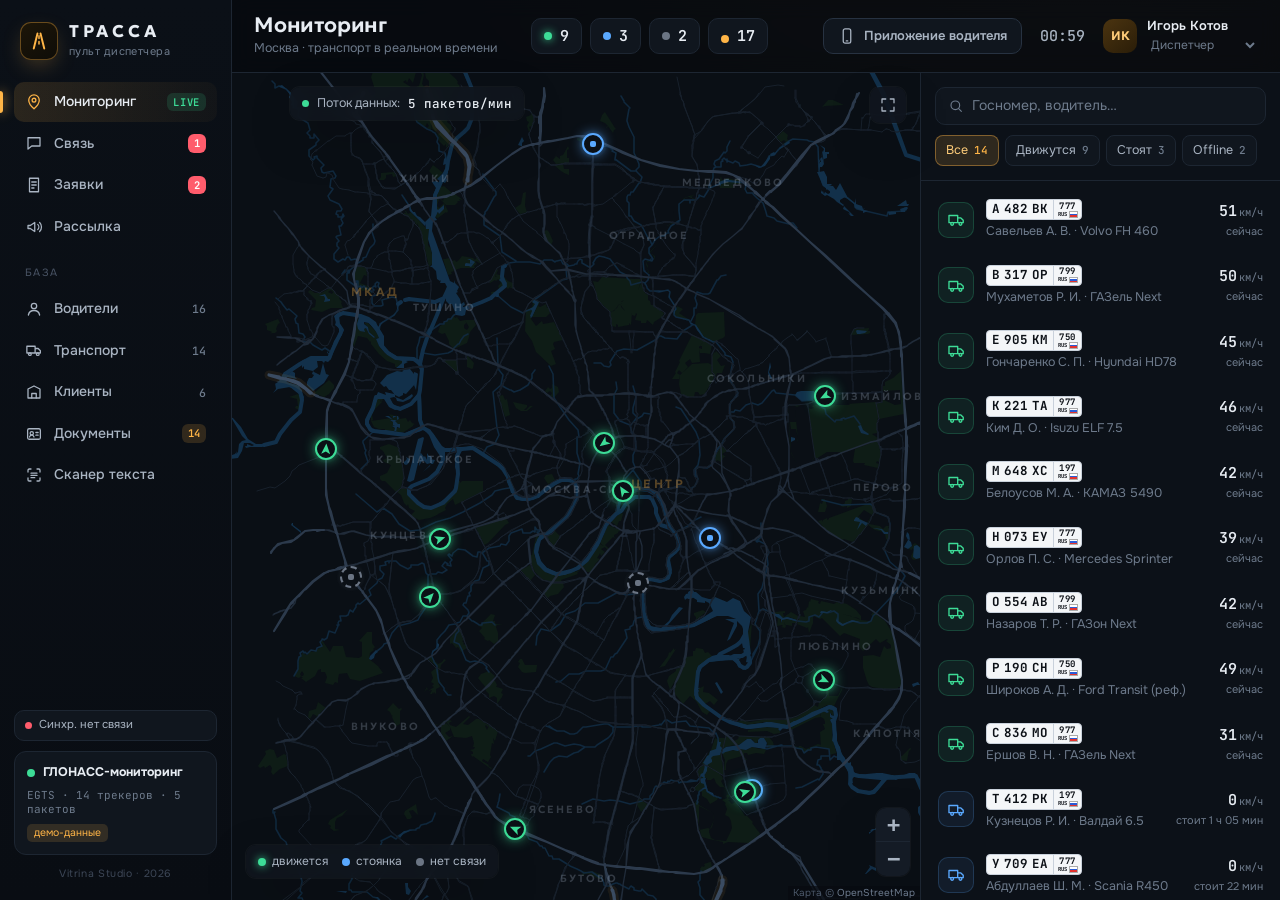
==== commit b0409131: "Trassa 0.5: test sync between devices; APK hosted on Pages Co-Authored-By: Claude Opus 5.5 <noreply@" ====
--- a/app/index.html
+++ b/app/index.html
@@ -77,6 +77,7 @@
     </nav>
 
     <div class="nav-foot">
+      <div class="sync-badge"></div>
       <div class="integration" id="integration">
         <div class="int-row"><span class="pulse"></span><b>ГЛОНАСС-мониторинг</b></div>
         <div class="int-meta">EGTS · <span id="intCount">14</span> трекеров · <span id="intPackets">0</span> пакетов</div>
@@ -180,6 +181,7 @@
         <div class="convs">
           <div class="convs-head">
             <div class="search"><svg viewBox="0 0 24 24"><circle cx="11" cy="11" r="6.5"/><path d="M16 16l4 4"/></svg><input id="cSearch" placeholder="Поиск водителя"></div>
+            <div class="sync-badge"></div>
           </div>
           <div class="convs-body" id="convList"></div>
         </div>
@@ -353,6 +355,7 @@
           <button class="ph-sos" id="phSosBtn" title="Сигнал SOS">SOS</button>
           <button class="ph-role" id="phRole" title="Сменить режим"><svg viewBox="0 0 24 24"><path d="M7 7h11l-3-3M17 17H6l3 3"/></svg></button>
         </div>
+        <div class="sync-badge ph"></div>
         <div class="ph-trip" id="phTrip"></div>
         <div class="ph-map" id="phMap"></div>
         <div class="ph-quick" id="phQuick"></div>
@@ -395,6 +398,7 @@
           <div class="rc-row"><select id="startDriver"></select><button class="btn primary" data-role="driver">Войти</button></div>
         </div>
       </div>
+      <div class="start-tip">Тест вдвоём: один выбирает <b>Диспетчер</b>, другой — <b>Водитель</b> (у каждого водителя свой). Общий чат, личные сообщения, статусы и SOS передаются между устройствами.</div>
       <div class="start-foot">Демо-версия · тестовые данные · Vitrina Studio<br><button class="linkbtn" id="resetDemo">Сбросить демо-данные</button></div>
     </div>
   </div>
--- a/app/app.css
+++ b/app/app.css
@@ -266,7 +266,7 @@
 .ticks{font:600 11.5px var(--f-m);letter-spacing:-.15em;color:var(--mut)}
 .ticks.read{color:var(--amber)}
 .chanbadge{font:600 10px var(--f-m);padding:1px 5px;border-radius:4px;background:rgba(166,139,255,.15);color:var(--violet);letter-spacing:.04em}
-.chanbadge.app{background:rgba(61,220,151,.1);color:var(--move)}
+.chanbadge.inapp{background:rgba(61,220,151,.1);color:var(--move)}
 .fallback{font-size:11px;color:var(--violet);margin-top:3px;padding:0 4px;display:flex;gap:6px;align-items:center}
 .fallback.wait{color:var(--amber)}
 .spin{width:10px;height:10px;border:1.5px solid currentColor;border-right-color:transparent;border-radius:50%;animation:sp 1s linear infinite;display:inline-block}
@@ -866,3 +866,16 @@
   .df-add{grid-template-columns:1fr}
   .sc-bottom.actions .sc-btn{flex:1;min-width:40%}
 }
+
+/* синхронизация */
+.sync-badge{display:flex;align-items:center;gap:7px;font-size:11.5px;color:var(--tx2);padding:7px 10px;border-radius:10px;background:var(--panel);border:1px solid var(--line);margin-bottom:10px;line-height:1.3}
+.sync-badge:empty{display:none}
+.sync-badge i{width:7px;height:7px;border-radius:50%;background:var(--off);flex:none}
+.sync-badge.ok i{background:var(--move);box-shadow:0 0 8px var(--move)}
+.sync-badge.wait i{background:var(--amber)}
+.sync-badge.bad i{background:var(--red)}
+.convs-head .sync-badge{margin:10px 0 0}
+.sync-badge.ph{margin:0 12px 8px;font-size:11px;padding:5px 9px}
+.live-tag{font:700 9px var(--f-m);letter-spacing:.06em;color:#06231a;background:var(--move);padding:1px 5px;border-radius:4px;vertical-align:2px}
+.start-tip{font-size:12.5px;color:var(--tx2);background:rgba(61,220,151,.07);border:1px solid rgba(61,220,151,.25);border-radius:14px;padding:11px 13px;line-height:1.5}
+.start-tip b{color:var(--tx)}
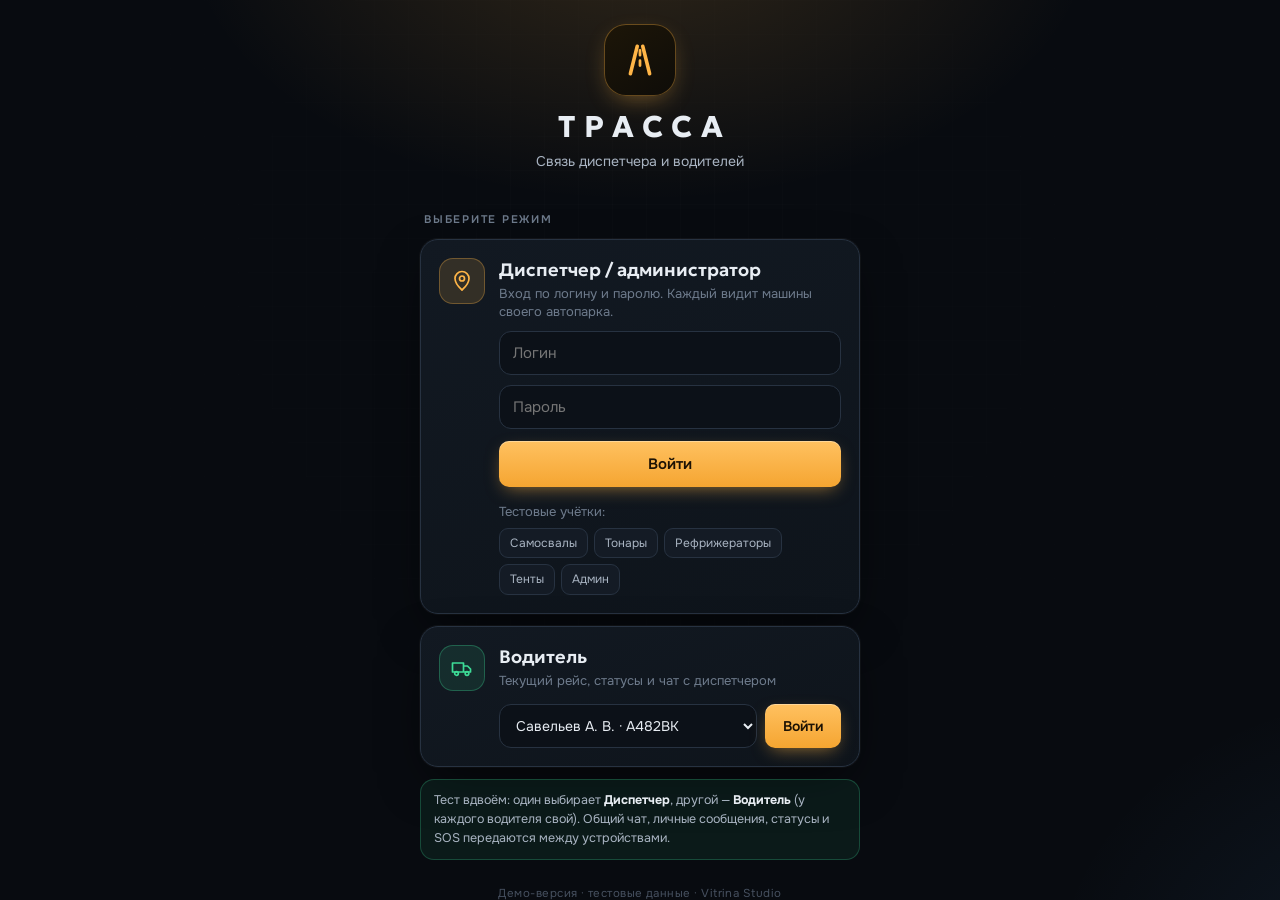
==== commit 3e8daa83: "Trassa 0.6: four fleets, logins per dispatcher, admin user management Co-Authored-By: Claude Opus 5." ====
--- a/app/index.html
+++ b/app/index.html
@@ -70,6 +70,10 @@
         <svg viewBox="0 0 24 24"><circle cx="5.5" cy="12" r="1.6"/><circle cx="12" cy="12" r="1.6"/><circle cx="18.5" cy="12" r="1.6"/></svg>
         <span>Ещё</span>
       </a>
+      <a href="#users" data-view="users" class="nav-item admin-only m-hide">
+        <svg viewBox="0 0 24 24"><circle cx="9" cy="8" r="3.2"/><path d="M3 19c.6-3.4 3-5 6-5s5.4 1.6 6 5"/><path d="M16 5.5a3 3 0 0 1 0 5.6M18 14.3c1.7.6 2.8 2.1 3 4.7"/></svg>
+        <span>Пользователи</span>
+      </a>
       <a href="#log" data-view="log" class="nav-item admin-only m-hide">
         <svg viewBox="0 0 24 24"><path d="M6 3h9l4 4v14H6z"/><path d="M9 11h7M9 15h7M9 7h4"/></svg>
         <span>Журнал действий</span>
@@ -107,15 +111,15 @@
         </button>
         <div class="clock" id="clock">--:--</div>
         <button class="btn ghost sq m-only" id="roleBtn" title="Сменить режим"><svg viewBox="0 0 24 24"><path d="M7 7h11l-3-3M17 17H6l3 3"/></svg></button>
+        <select id="fleetSel" class="fleet-sel" title="Какой автопарк показывать" hidden></select>
+        <span id="fleetChip" class="fleet-chip" hidden></span>
         <div class="user">
-          <div class="avatar a-amber">ИК</div>
+          <div class="avatar a-amber" id="uAva">—</div>
           <div class="user-meta">
-            <b>Игорь Котов</b>
-            <select id="roleSelect" title="Роль">
-              <option value="dispatcher">Диспетчер</option>
-              <option value="admin">Администратор</option>
-            </select>
-          </div>
+            <b id="uName">—</b>
+            <span id="uRole" class="u-role">—</span>
+          </div>
+          <button class="btn ghost sq" id="logoutBtn" title="Выйти"><svg viewBox="0 0 24 24"><path d="M15 4h3a2 2 0 0 1 2 2v12a2 2 0 0 1-2 2h-3M10 16l-4-4 4-4M6 12h10"/></svg></button>
         </div>
       </div>
     </header>
@@ -265,8 +269,8 @@
         <div class="toolbar">
           <div class="search"><svg viewBox="0 0 24 24"><circle cx="11" cy="11" r="6.5"/><path d="M16 16l4 4"/></svg><input id="tSearch" placeholder="Госномер, модель, IMEI…"></div>
           <select id="tType" class="sel">
-            <option value="">Все типы</option>
-            <option>Фургон</option><option>Среднетоннажный</option><option>Фура</option>
+            <option value="">Все автопарки</option>
+            <option value="dump">Самосвалы</option><option value="tonar">Тонары</option><option value="reefer">Рефрижераторы</option><option value="tent">Тентованные фуры</option>
           </select>
           <div class="grow"></div>
           <label class="btn ghost">Импорт CSV<input type="file" id="tImport" accept=".csv,text/csv" hidden></label>
@@ -319,6 +323,18 @@
           <button class="btn primary" id="xAdd">+ Документ</button>
         </div>
         <div class="tbl-scroll"><table class="tbl" id="xTable"></table></div>
+      </div>
+    </section>
+
+    <!-- ---------- USERS ---------- -->
+    <section class="view" id="v-users">
+      <div class="tbl-wrap">
+        <div class="toolbar">
+          <span class="muted">Логин и пароль у каждого свой. Диспетчер видит только свои автопарки.</span>
+          <div class="grow"></div>
+          <button class="btn primary" id="uAdd">+ Пользователь</button>
+        </div>
+        <div class="tbl-scroll"><table class="tbl" id="uTable"></table></div>
       </div>
     </section>
 
@@ -387,11 +403,18 @@
         <div class="start-sub">Связь диспетчера и водителей</div>
       </div>
       <div class="start-h">Выберите режим</div>
-      <button class="role-card" data-role="dispatcher">
+      <form class="role-card login" id="loginForm" autocomplete="on">
         <div class="rc-ic"><svg viewBox="0 0 24 24"><path d="M12 21s-7-6.2-7-11.5A7 7 0 0 1 19 9.5C19 14.8 12 21 12 21z"/><circle cx="12" cy="9.5" r="2.5"/></svg></div>
-        <div class="rc-t"><b>Диспетчер</b><span>Карта машин, чат с водителями, рассылки и база</span></div>
-        <i class="rc-go">›</i>
-      </button>
+        <div class="rc-t"><b>Диспетчер / администратор</b><span>Вход по логину и паролю. Каждый видит машины своего автопарка.</span>
+          <input id="lgLogin" name="username" autocomplete="username" autocapitalize="none" spellcheck="false" placeholder="Логин">
+          <input id="lgPass" name="password" type="password" autocomplete="current-password" placeholder="Пароль">
+          <div class="lg-err" id="lgErr" hidden></div>
+          <button class="btn primary lg-go" type="submit">Войти</button>
+          <div class="lg-demo"><span>Тестовые учётки:</span>
+            <button type="button" data-demo="samosval">Самосвалы</button><button type="button" data-demo="tonar">Тонары</button><button type="button" data-demo="ref">Рефрижераторы</button><button type="button" data-demo="tent">Тенты</button><button type="button" data-demo="admin">Админ</button>
+          </div>
+        </div>
+      </form>
       <div class="role-card drv">
         <div class="rc-ic"><svg viewBox="0 0 24 24"><path d="M2.5 7h11v9h-11zM13.5 10h4l3 3v3h-7z"/><circle cx="6.5" cy="17.5" r="1.8"/><circle cx="17" cy="17.5" r="1.8"/></svg></div>
         <div class="rc-t"><b>Водитель</b><span>Текущий рейс, статусы и чат с диспетчером</span>
@@ -418,7 +441,8 @@
       <a href="#docs" data-view="docs">Документы</a>
       <button id="msScan" class="ms-scan">📷 Сканер: текст с фото</button>
       <a href="#log" data-view="log" class="admin-only">Журнал действий</a>
-      <button id="msRole">Администратор / диспетчер</button>
+      <a href="#users" data-view="users" class="admin-only">Пользователи</a>
+      <button id="msRole">Выйти</button>
     </div>
   </div>
 </div>
--- a/app/app.css
+++ b/app/app.css
@@ -879,3 +879,30 @@
 .live-tag{font:700 9px var(--f-m);letter-spacing:.06em;color:#06231a;background:var(--move);padding:1px 5px;border-radius:4px;vertical-align:2px}
 .start-tip{font-size:12.5px;color:var(--tx2);background:rgba(61,220,151,.07);border:1px solid rgba(61,220,151,.25);border-radius:14px;padding:11px 13px;line-height:1.5}
 .start-tip b{color:var(--tx)}
+
+/* вход и автопарки */
+.role-card.login{cursor:default}
+.role-card.login input{display:block;width:100%;height:44px;margin-top:10px;border-radius:12px;background:var(--bg2);border:1px solid var(--line2);padding:0 13px;outline:0;font-size:15px;color:var(--tx)}
+.role-card.login input:focus{border-color:rgba(255,181,71,.55)}
+.lg-go{width:100%;height:46px!important;margin-top:12px;font-size:15px!important}
+.lg-err{margin-top:8px;font-size:12.5px;color:var(--red)}
+.lg-demo{display:flex;flex-wrap:wrap;gap:6px;align-items:center;margin-top:12px;font-size:11.5px;color:var(--mut)}
+.lg-demo span{width:100%}
+.lg-demo button{padding:6px 10px;border-radius:9px;background:var(--panel2);border:1px solid var(--line2);font-size:12px;color:var(--tx2)}
+.lg-demo button:hover{border-color:rgba(255,181,71,.45);color:var(--amber2)}
+.u-role{display:block;font-size:11.5px;color:var(--mut);white-space:nowrap;max-width:190px;overflow:hidden;text-overflow:ellipsis}
+.user #logoutBtn{width:34px;height:34px;margin-left:4px}
+.fleet-sel{height:36px;border-radius:10px;background:var(--amberA);border:1px solid rgba(255,181,71,.4);color:var(--amber2);padding:0 10px;font-weight:600;outline:0;cursor:pointer}
+.fleet-sel option{background:var(--panel);color:var(--tx)}
+.fleet-chip{height:32px;display:inline-flex;align-items:center;padding:0 12px;border-radius:10px;background:var(--amberA);border:1px solid rgba(255,181,71,.35);color:var(--amber2);font-weight:600;font-size:12.5px;white-space:nowrap}
+.fleet-pill{display:inline-block;font-size:11.5px;font-weight:600;padding:3px 8px;border-radius:7px;background:var(--panel2);border:1px solid var(--line2);white-space:nowrap}
+.fleet-pill.f-dump{color:#ffb37a;border-color:rgba(255,150,80,.35)}
+.fleet-pill.f-tonar{color:#e2c46b;border-color:rgba(226,196,107,.35)}
+.fleet-pill.f-reefer{color:#8fd3ff;border-color:rgba(120,190,255,.35)}
+.fleet-pill.f-tent{color:#b9a8ff;border-color:rgba(166,139,255,.35)}
+.fleet-chips button{width:auto;padding:0 12px}
+@media (max-width:760px){
+  .fleet-sel{order:2;height:32px;font-size:12px;max-width:150px}
+  .fleet-chip{order:2;height:28px;font-size:11px;max-width:150px;overflow:hidden;text-overflow:ellipsis}
+  .user #logoutBtn{display:none}
+}
